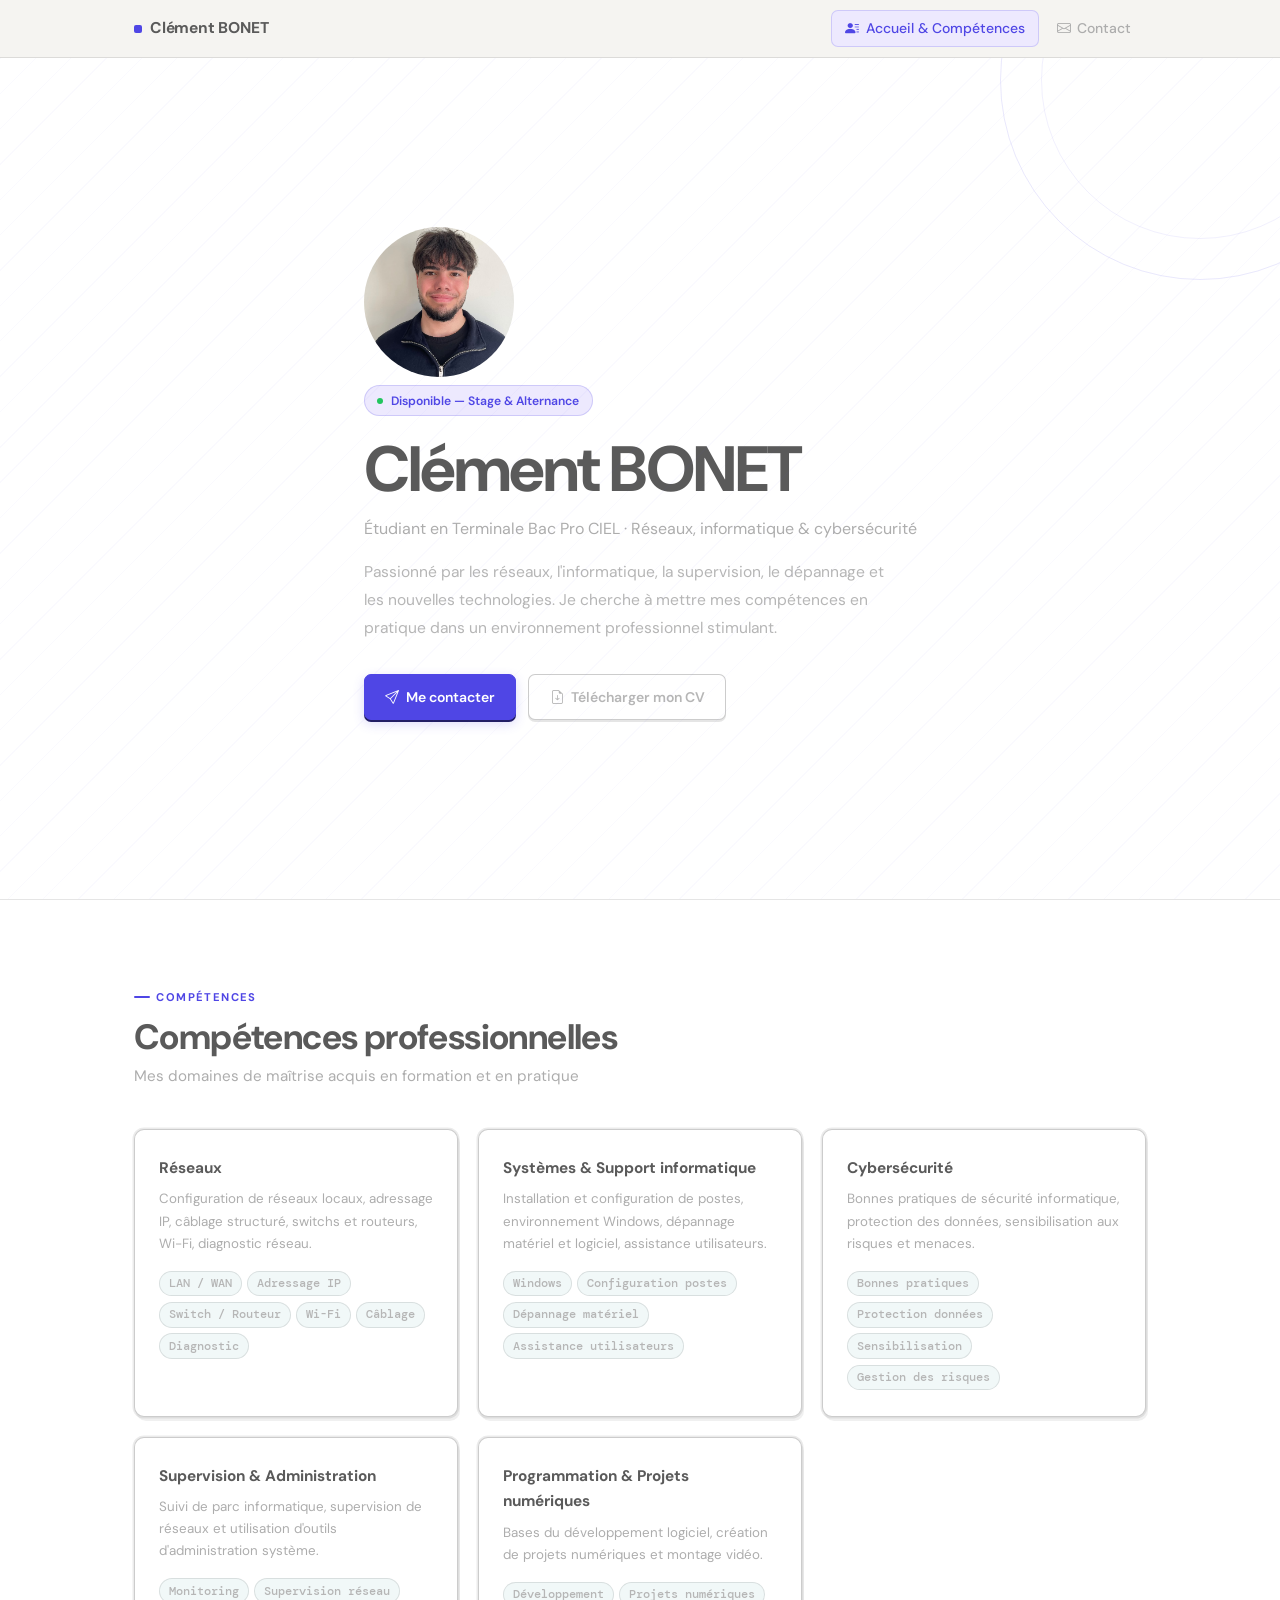
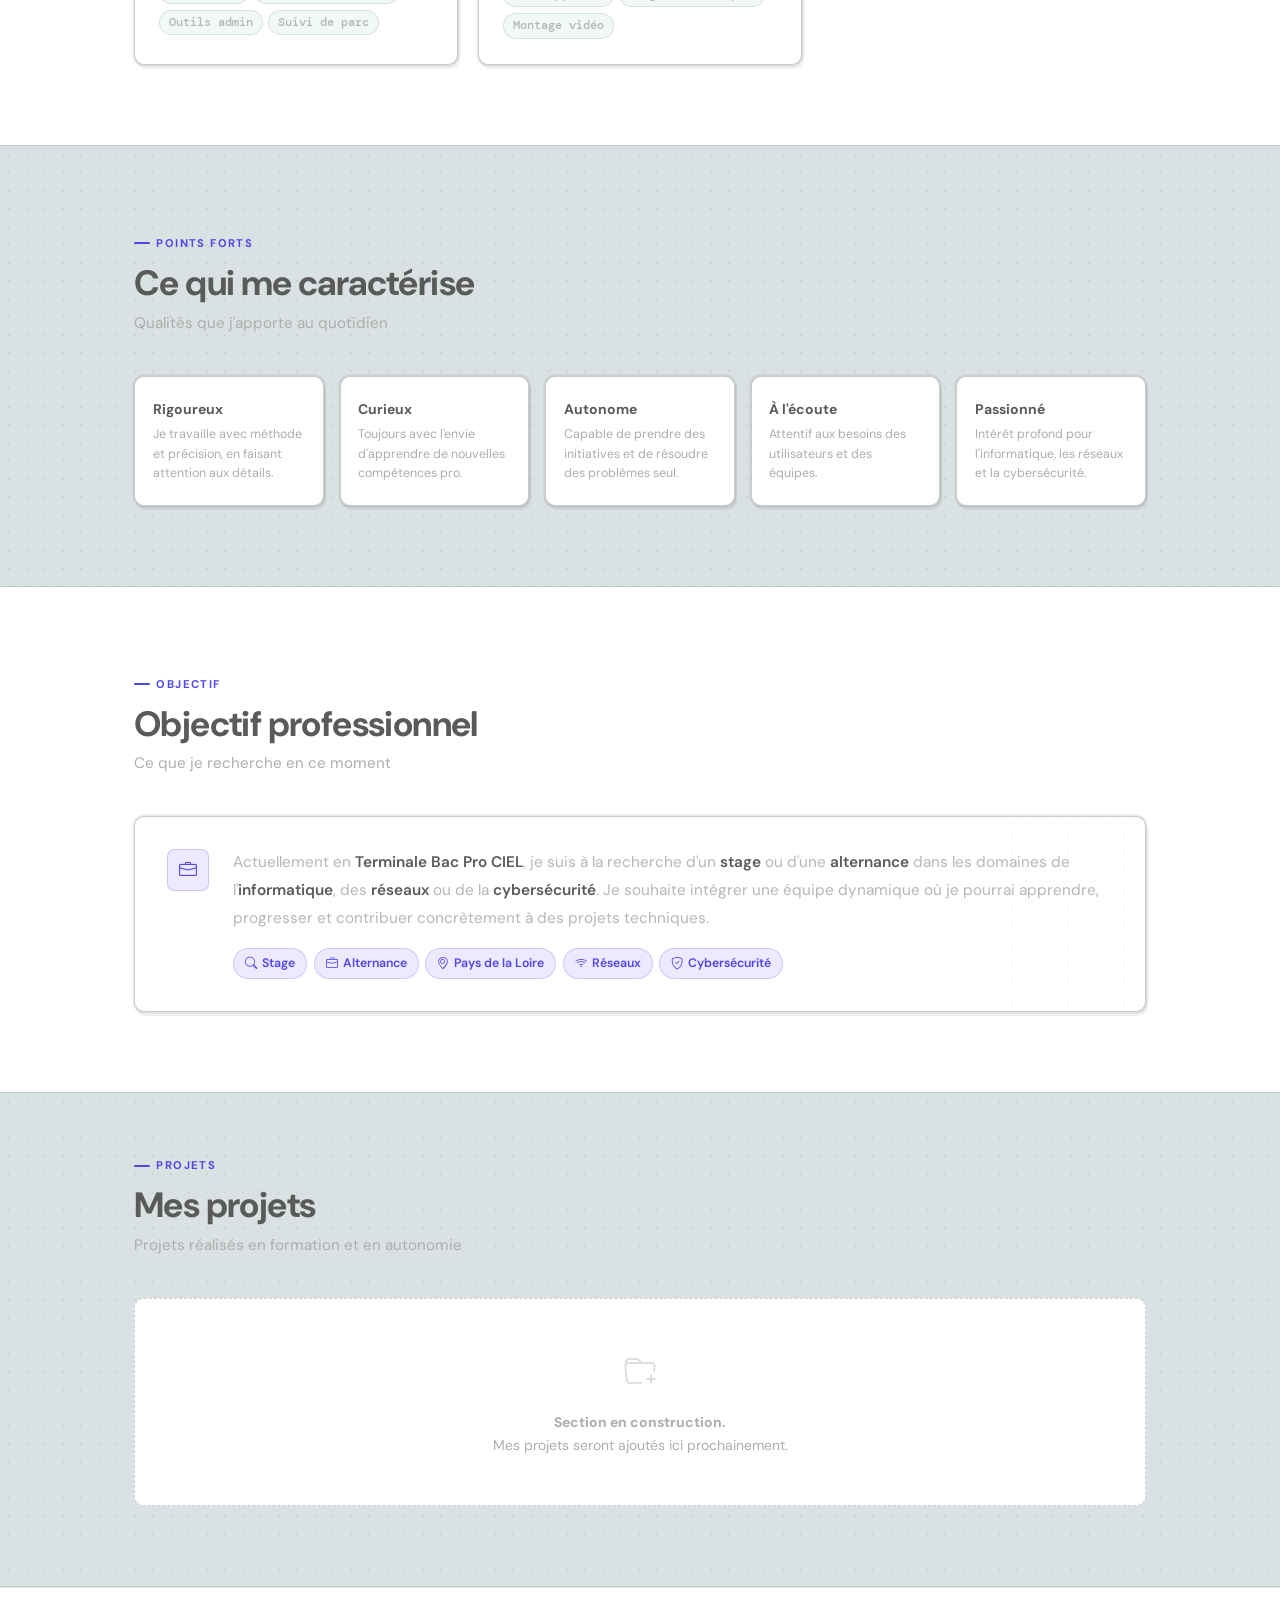
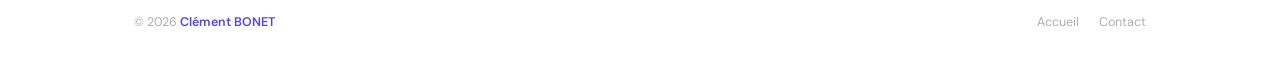
==== index.html @ ae699a9c "first commit" ====
<!DOCTYPE html>
<html lang="fr">

<head>
  <meta charset="UTF-8" />
  <meta name="viewport" content="width=device-width, initial-scale=1.0" />
  <meta name="description"
    content="Portfolio de Clément BONET, étudiant en Terminale Bac Pro CIEL — Réseaux, informatique et cybersécurité. En recherche de stage ou d'alternance." />
  <title>Clément BONET — Portfolio</title>
  <link rel="stylesheet" href="css/style.css" />
  <link rel="stylesheet" href="https://cdn.jsdelivr.net/npm/bootstrap-icons@1.11.3/font/bootstrap-icons.min.css" />
</head>

<body>

  <!-- ======================== NAVIGATION ======================== -->
  <nav class="navbar" id="navbar">
    <div class="nav-container">
      <a href="index.html" class="nav-logo">Clément BONET</a>
      <ul class="nav-links" id="navLinks">
        <li><a href="index.html" class="active">
            <i class="bi bi-person-lines-fill" aria-hidden="true"></i> Accueil &amp; Compétences
          </a></li>
        <li><a href="contact.html">
            <i class="bi bi-envelope" aria-hidden="true"></i> Contact
          </a></li>
      </ul>
      <button class="nav-burger" id="navBurger" aria-label="Menu" aria-expanded="false">
        <span></span><span></span><span></span>
      </button>
    </div>
  </nav>

  <!-- ======================== HERO ======================== -->
  <header class="hero" id="accueil">
    <!-- Cercle décoratif -->
    <div class="hero-deco" aria-hidden="true"></div>

    <div class="container">
      <div class="hero-content">

        <!-- Photo de profil
             Pour ajouter votre photo :
             1. Ajoutez votre image dans le dossier (ex: img/photo.jpg)
             2. Remplacez le contenu de hero-avatar par :
                <img src="img/photo.jpg" alt="Clément BONET"> -->
        <img src="Clément-BONET.png" alt="Clément BONET"
          style="width: 150px; height: 150px; border-radius: 50%; object-fit: cover;">
        <i class="bi bi-prsoen" aria-hidden="true"></i>
      </div>

      <div class="hero-badge">
        <span class="hero-badge-dot" aria-hidden="true"></span>
        Disponible — Stage &amp; Alternance
      </div>

      <h1><em>Clément</em> BONET</h1>

      <p class="hero-subtitle">
        Étudiant en Terminale Bac Pro CIEL · Réseaux, informatique &amp; cybersécurité
      </p>

      <p class="hero-desc">
        Passionné par les réseaux, l'informatique, la supervision, le dépannage et les nouvelles technologies.
        Je cherche à mettre mes compétences en pratique dans un environnement professionnel stimulant.
      </p>

      <div class="hero-cta">
        <a href="contact.html" class="btn-primary">
          <i class="bi bi-send" aria-hidden="true"></i> Me contacter
        </a>
        <!-- CV PDF — décommentez quand votre fichier est prêt
          <a href="CV Personelle.pdf" download class="btn-secondary">
            <i class="bi bi-file-earmark-arrow-down"></i> Télécharger mon CV
          </a> -->
        <a href="CV Personelle.pdf" download class="btn-secondary">
          <i class="bi bi-file-earmark-arrow-down"></i> Télécharger mon CV
        </a>

      </div>
    </div>
  </header>

  <main>

    <!-- ======================== COMPÉTENCES ======================== -->
    <section class="section section-white" id="competences">
      <div class="container">
        <p class="section-label">Compétences</p>
        <h2 class="section-title">Compétences professionnelles</h2>
        <p class="section-subtitle">Mes domaines de maîtrise acquis en formation et en pratique</p>

        <div class="skills-grid">

          <article class="skill-card">
            <h3>Réseaux</h3>
            <p class="skill-desc">Configuration de réseaux locaux, adressage IP, câblage structuré, switchs et routeurs,
              Wi-Fi, diagnostic réseau.</p>
            <div class="skill-tags">
              <span class="skill-tag">LAN / WAN</span>
              <span class="skill-tag">Adressage IP</span>
              <span class="skill-tag">Switch / Routeur</span>
              <span class="skill-tag">Wi-Fi</span>
              <span class="skill-tag">Câblage</span>
              <span class="skill-tag">Diagnostic</span>
            </div>
          </article>

          <article class="skill-card">
            <h3>Systèmes &amp; Support informatique</h3>
            <p class="skill-desc">Installation et configuration de postes, environnement Windows, dépannage matériel et
              logiciel, assistance utilisateurs.</p>
            <div class="skill-tags">
              <span class="skill-tag">Windows</span>
              <span class="skill-tag">Configuration postes</span>
              <span class="skill-tag">Dépannage matériel</span>
              <span class="skill-tag">Assistance utilisateurs</span>
            </div>
          </article>

          <article class="skill-card">
            <h3>Cybersécurité</h3>
            <p class="skill-desc">Bonnes pratiques de sécurité informatique, protection des données, sensibilisation aux
              risques et menaces.</p>
            <div class="skill-tags">
              <span class="skill-tag">Bonnes pratiques</span>
              <span class="skill-tag">Protection données</span>
              <span class="skill-tag">Sensibilisation</span>
              <span class="skill-tag">Gestion des risques</span>
            </div>
          </article>

          <article class="skill-card">
            <h3>Supervision &amp; Administration</h3>
            <p class="skill-desc">Suivi de parc informatique, supervision de réseaux et utilisation d'outils
              d'administration système.</p>
            <div class="skill-tags">
              <span class="skill-tag">Monitoring</span>
              <span class="skill-tag">Supervision réseau</span>
              <span class="skill-tag">Outils admin</span>
              <span class="skill-tag">Suivi de parc</span>
            </div>
          </article>

          <article class="skill-card">
            <h3>Programmation &amp; Projets numériques</h3>
            <p class="skill-desc">Bases du développement logiciel, création de projets numériques et montage vidéo.</p>
            <div class="skill-tags">
              <span class="skill-tag">Développement</span>
              <span class="skill-tag">Projets numériques</span>
              <span class="skill-tag">Montage vidéo</span>
            </div>
          </article>

        </div>
      </div>
    </section>

    <!-- ======================== POINTS FORTS ======================== -->
    <section class="section section-dotted" id="points-forts">
      <div class="container">
        <p class="section-label">Points forts</p>
        <h2 class="section-title">Ce qui me caractérise</h2>
        <p class="section-subtitle">Qualités que j'apporte au quotidien</p>

        <div class="strengths-grid">
          <div class="strength-item">
            <h4>Rigoureux</h4>
            <p>Je travaille avec méthode et précision, en faisant attention aux détails.</p>
          </div>
          <div class="strength-item">
            <h4>Curieux</h4>
            <p>Toujours avec l'envie d'apprendre de nouvelles compétences pro.</p>
          </div>
          <div class="strength-item">
            <h4>Autonome</h4>
            <p>Capable de prendre des initiatives et de résoudre des problèmes seul.</p>
          </div>
          <div class="strength-item">
            <h4>À l'écoute</h4>
            <p>Attentif aux besoins des utilisateurs et des équipes.</p>
          </div>
          <div class="strength-item">
            <h4>Passionné</h4>
            <p>Intérêt profond pour l'informatique, les réseaux et la cybersécurité.</p>
          </div>
        </div>
      </div>
    </section>

    <!-- ======================== OBJECTIF ======================== -->
    <section class="section section-white" id="objectif">
      <div class="container">
        <p class="section-label">Objectif</p>
        <h2 class="section-title">Objectif professionnel</h2>
        <p class="section-subtitle">Ce que je recherche en ce moment</p>

        <div class="objective-card">
          <div class="objective-icon" aria-hidden="true">
            <i class="bi bi-briefcase"></i>
          </div>
          <div class="objective-body">
            <p>
              Actuellement en <strong>Terminale Bac Pro CIEL</strong>, je suis à la recherche
              d'un <strong>stage</strong> ou d'une <strong>alternance</strong> dans les domaines de
              l'<strong>informatique</strong>, des <strong>réseaux</strong> ou de la <strong>cybersécurité</strong>.
              Je souhaite intégrer une équipe dynamique où je pourrai apprendre, progresser
              et contribuer concrètement à des projets techniques.
            </p>
            <div class="objective-tags">
              <span class="obj-tag"><i class="bi bi-search" aria-hidden="true"></i> Stage</span>
              <span class="obj-tag"><i class="bi bi-briefcase" aria-hidden="true"></i> Alternance</span>
              <span class="obj-tag"><i class="bi bi-geo-alt" aria-hidden="true"></i> Pays de la Loire</span>
              <span class="obj-tag"><i class="bi bi-wifi" aria-hidden="true"></i> Réseaux</span>
              <span class="obj-tag"><i class="bi bi-shield-check" aria-hidden="true"></i> Cybersécurité</span>
            </div>
          </div>
        </div>
      </div>
    </section>

    <!-- ======================== PROJETS ======================== -->
    <section class="section section-dotted" id="projets" style="padding-top:3.5rem;">
      <div class="container">
        <p class="section-label">Projets</p>
        <h2 class="section-title">Mes projets</h2>
        <p class="section-subtitle">Projets réalisés en formation et en autonomie</p>

        <!-- Pour ajouter un projet, remplacez ce bloc par une grille skills-grid
             avec des articles skill-card. -->
        <div class="projects-placeholder">
          <span class="ph-icon" aria-hidden="true"><i class="bi bi-folder-plus"></i></span>
          <p>
            <strong>Section en construction.</strong><br>
            Mes projets seront ajoutés ici prochainement.<br>
          </p>
        </div>
      </div>
    </section>

  </main>

  <!-- ======================== FOOTER ======================== -->
  <footer class="footer">
    <div class="container">
      <div class="footer-content">
        <p class="footer-text">© 2026 <a href="index.html">Clément BONET</a></p>
        <nav class="footer-links">
          <a href="index.html">Accueil</a>
          <a href="contact.html">Contact</a>
        </nav>
      </div>
    </div>
  </footer>

  <button class="scroll-top" id="scrollTop" aria-label="Retour en haut">
    <i class="bi bi-arrow-up" aria-hidden="true"></i>
  </button>

  <script src="js/main.js"></script>
</body>

</html>
---- css/style.css ----
/* ============================================================
   PORTFOLIO — CLÉMENT BONET
   style.css — Feuille de style principale
   ============================================================
   Variables à personnaliser :
   --accent      : couleur principale (indigo)
   --bg          : fond principal
   --dot-color   : couleur du motif de points de fond
   ============================================================ */

@import url('https://fonts.googleapis.com/css2?family=DM+Sans:ital,opsz,wght@0,9..40,300;0,9..40,400;0,9..40,500;0,9..40,600;0,9..40,700;1,9..40,400&family=DM+Mono:wght@400;500&display=swap');

/* ---------- RESET ---------- */
*,
*::before,
*::after {
  box-sizing: border-box;
  margin: 0;
  padding: 0;
}

html {
  scroll-behavior: smooth;
}

/* ---------- VARIABLES ---------- */
:root {
  /* Fond & motifs */
  --bg: #eaf5f5a9;
  /* crème légère */
  --bg-white: #ffffff;
  --bg-section: #dae1e2;
  /* crème plus sombre pour sections alternées */
  --dot-color: rgba(43, 43, 43, 0.08);
  /* couleur des points du motif */
  --dot-size: 18px;
  /* taille de la grille de points */

  /* Couleurs */
  --accent: #4f46e5;
  /* indigo vif */
  --accent-2: #572da0d8;
  /* violet pour variation */
  --accent-light: #ede9fe;
  /* fond badge / tag */
  --accent-dark: #221e64;

  --border: rgba(0, 0, 0, 0.1);
  --border-dark: rgba(0, 0, 0, 0.2);

  --text-1: #5a5a5a;
  /* noir chaud */
  --text-2: #b6b6b6;
  /* gris foncé chaud */
  --text-3: #adadad;
  /* gris moyen */

  --shadow-sm: 0 1px 4px rgba(0, 0, 0, 0.08);
  --shadow-md: 0 4px 16px rgba(0, 0, 0, 0.1);
  --shadow-card: 2px 4px 0px rgba(0, 0, 0, 0.06), 0 0 0 1.5px rgba(0, 0, 0, 0.08);

  --radius: 10px;
  --radius-sm: 7px;
  --radius-pill: 999px;
  --transition: 0.2s ease;

  --font: 'DM Sans', 'Segoe UI', system-ui, sans-serif;
  --font-mono: 'DM Mono', monospace;

  --max-w: 1060px;
}

/* ---- SCROLLBAR ---- */
::-webkit-scrollbar {
  width: 5px;
}

::-webkit-scrollbar-track {
  background: var(--bg);
}

::-webkit-scrollbar-thumb {
  background: rgba(0, 0, 0, 0.2);
  border-radius: 3px;
}

::-webkit-scrollbar-thumb:hover {
  background: var(--accent);
}

/* ============================================================
   BASE
   ============================================================ */
body {
  font-family: var(--font);
  background-color: var(--bg);

  /* Motif de points sur toute la page */
  background-image: radial-gradient(var(--dot-color) 1.2px, transparent 1.2px);
  background-size: var(--dot-size) var(--dot-size);

  color: var(--text-2);
  line-height: 1.65;
  overflow-x: hidden;
}

/* ============================================================
   NAVIGATION
   ============================================================ */
.navbar {
  position: fixed;
  top: 0;
  left: 0;
  right: 0;
  z-index: 100;
  height: 58px;
  background: rgba(245, 244, 240, 0.92);
  backdrop-filter: blur(14px);
  -webkit-backdrop-filter: blur(14px);
  border-bottom: 1.5px solid var(--border);
  transition: box-shadow var(--transition);
}

.navbar.scrolled {
  box-shadow: var(--shadow-sm);
}

.nav-container {
  max-width: var(--max-w);
  margin: 0 auto;
  padding: 0 1.5rem;
  height: 100%;
  display: flex;
  align-items: center;
  justify-content: space-between;
}

.nav-logo {
  font-weight: 700;
  font-size: 0.975rem;
  color: var(--text-1);
  text-decoration: none;
  letter-spacing: -0.2px;
  display: flex;
  align-items: center;
  gap: 0.5rem;
}

/* Petit carré coloré devant le logo */
.nav-logo::before {
  content: '';
  display: inline-block;
  width: 8px;
  height: 8px;
  background: var(--accent);
  border-radius: 2px;
  flex-shrink: 0;
}

.nav-links {
  display: flex;
  list-style: none;
  gap: 0.2rem;
}

.nav-links a {
  display: flex;
  align-items: center;
  gap: 0.4rem;
  padding: 0.4rem 0.85rem;
  border-radius: var(--radius-sm);
  text-decoration: none;
  color: var(--text-3);
  font-size: 0.875rem;
  font-weight: 500;
  transition: color var(--transition), background var(--transition);
  border: 1.5px solid transparent;
}

.nav-links a:hover {
  color: var(--text-1);
  background: rgba(0, 0, 0, 0.05);
}

.nav-links a.active {
  color: var(--accent);
  background: var(--accent-light);
  border-color: rgba(79, 70, 229, 0.2);
}

/* Burger */
.nav-burger {
  display: none;
  flex-direction: column;
  gap: 5px;
  cursor: pointer;
  background: none;
  border: none;
  padding: 4px;
}

.nav-burger span {
  display: block;
  width: 22px;
  height: 2px;
  background: var(--text-1);
  border-radius: 2px;
  transition: transform var(--transition), opacity var(--transition);
}

/* ============================================================
   LAYOUT
   ============================================================ */
.container {
  max-width: var(--max-w);
  margin: 0 auto;
  padding: 0 1.5rem;
}

.section {
  padding: 5rem 0;
}

.section-label {
  display: inline-flex;
  align-items: center;
  gap: 0.4rem;
  font-size: 0.7rem;
  font-weight: 700;
  letter-spacing: 1.4px;
  text-transform: uppercase;
  color: var(--accent);
  margin-bottom: 0.65rem;
}

.section-label::before {
  content: '';
  display: inline-block;
  width: 16px;
  height: 2px;
  background: var(--accent);
  border-radius: 1px;
}

.section-title {
  font-size: clamp(1.65rem, 3.5vw, 2.2rem);
  font-weight: 700;
  color: var(--text-1);
  letter-spacing: -0.6px;
  margin-bottom: 0.45rem;
  line-height: 1.15;
}

.section-subtitle {
  color: var(--text-3);
  font-size: 0.95rem;
  margin-bottom: 2.5rem;
}

/* ============================================================
   HERO
   ============================================================ */
.hero {
  min-height: 100vh;
  display: flex;
  align-items: center;
  padding: 7rem 0 4rem;

  /* Remplace le motif de points du body par un fond blanc dans le hero */
  background-color: var(--bg-white);
  background-image: none;
  position: relative;
  overflow: hidden;
  border-bottom: 1.5px solid var(--border);
}

/* Motif de lignes diagonales subtil dans le hero */
.hero::before {
  content: '';
  position: absolute;
  inset: 0;
  background-image: repeating-linear-gradient(-45deg,
      transparent,
      transparent 24px,
      rgba(79, 70, 229, 0.028) 24px,
      rgba(79, 70, 229, 0.028) 25px);
  pointer-events: none;
}

/* Grand cercle décoratif en haut à droite */
.hero-deco {
  position: absolute;
  top: -120px;
  right: -120px;
  width: 400px;
  height: 400px;
  border-radius: 50%;
  border: 1.5px solid rgba(79, 70, 229, 0.12);
  pointer-events: none;
}

.hero-deco::after {
  content: '';
  position: absolute;
  inset: 40px;
  border-radius: 50%;
  border: 1px solid rgba(79, 70, 229, 0.08);
}

.hero-content {
  position: relative;
  z-index: 1;
  max-width: 680px;
}

/* Avatar */
.hero-avatar {
  width: 88px;
  height: 88px;
  border-radius: 50%;
  border: 2px solid var(--border-dark);
  background: var(--bg);
  display: flex;
  align-items: center;
  justify-content: center;
  margin-bottom: 1.75rem;
  overflow: hidden;
  font-size: 2rem;
  color: var(--text-3);
  position: relative;
}

.hero-avatar img {
  width: 100%;
  height: 100%;
  object-fit: cover;
  border-radius: 50%;
}

/* Badge */
.hero-badge {
  display: inline-flex;
  align-items: center;
  gap: 0.5rem;
  font-size: 0.76rem;
  font-weight: 600;
  color: var(--accent);
  background: var(--accent-light);
  border: 1.5px solid rgba(79, 70, 229, 0.2);
  padding: 0.28rem 0.8rem;
  border-radius: var(--radius-pill);
  margin-bottom: 1.25rem;
}

.hero-badge-dot {
  width: 6px;
  height: 6px;
  border-radius: 50%;
  background: #22c55e;
  animation: blink 2.5s ease-in-out infinite;
}

@keyframes blink {

  0%,
  100% {
    opacity: 1;
  }

  50% {
    opacity: 0.3;
  }
}

.hero h1 {
  font-size: clamp(2.6rem, 6vw, 4rem);
  font-weight: 700;
  color: var(--text-1);
  letter-spacing: -2px;
  line-height: 1.06;
  margin-bottom: 0.75rem;
}

/* Soulignage décoratif sous le prénom */
.hero h1 em {
  font-style: normal;
  position: relative;
  white-space: nowrap;
}

.hero h1 em::after {
  content: '';
  position: absolute;
  left: 0;
  right: 0;
  bottom: 2px;
  height: 5px;
  background: var(--accent-light);
  border-bottom: 2px solid var(--accent);
  z-index: -1;
}

.hero-subtitle {
  font-size: 1rem;
  color: var(--text-3);
  margin-bottom: 1rem;
}

.hero-desc {
  font-size: 0.975rem;
  color: var(--text-2);
  max-width: 540px;
  line-height: 1.8;
  margin-bottom: 2rem;
}

/* Boutons */
.hero-cta {
  display: flex;
  flex-wrap: wrap;
  gap: 0.75rem;
}

.btn-primary {
  display: inline-flex;
  align-items: center;
  gap: 0.4rem;
  background: var(--accent);
  color: #fff;
  padding: 0.65rem 1.3rem;
  border-radius: var(--radius-sm);
  font-size: 0.875rem;
  font-weight: 600;
  font-family: var(--font);
  text-decoration: none;
  border: 1.5px solid var(--accent);
  cursor: pointer;
  transition: background var(--transition), transform var(--transition), box-shadow var(--transition);
  box-shadow: 0 2px 0 var(--accent-dark), 0 4px 12px rgba(79, 70, 229, 0.2);
}

.btn-primary:hover {
  background: var(--accent-dark);
  transform: translateY(-1px);
  box-shadow: 0 4px 0 var(--accent-dark), 0 6px 16px rgba(79, 70, 229, 0.25);
}

.btn-primary:active {
  transform: translateY(1px);
  box-shadow: 0 1px 0 var(--accent-dark);
}

.btn-secondary {
  display: inline-flex;
  align-items: center;
  gap: 0.4rem;
  background: var(--bg-white);
  color: var(--text-2);
  padding: 0.65rem 1.3rem;
  border-radius: var(--radius-sm);
  font-size: 0.875rem;
  font-weight: 600;
  font-family: var(--font);
  text-decoration: none;
  border: 1.5px solid var(--border-dark);
  cursor: pointer;
  transition: background var(--transition), border-color var(--transition), transform var(--transition);
  box-shadow: 0 2px 0 rgba(0, 0, 0, 0.1);
}

.btn-secondary:hover {
  background: var(--bg);
  transform: translateY(-1px);
  box-shadow: 0 4px 0 rgba(0, 0, 0, 0.08);
}

/* ============================================================
   SECTIONS ALTERNÉES — fond crème + motif de points
   ============================================================ */
.section-dotted {
  background-color: var(--bg-section);
  background-image: radial-gradient(var(--dot-color) 1.2px, transparent 1.2px);
  background-size: var(--dot-size) var(--dot-size);
  border-top: 1.5px solid var(--border);
  border-bottom: 1.5px solid var(--border);
}

/* Sections blanches (accueil compétences, objectif) */
.section-white {
  background-color: var(--bg-white);
  background-image: none;
}

/* ============================================================
   CARTES COMPÉTENCES
   ============================================================ */
.skills-grid {
  display: grid;
  grid-template-columns: repeat(auto-fill, minmax(295px, 1fr));
  gap: 1.25rem;
}

.skill-card {
  background: var(--bg-white);
  border: 1.5px solid var(--border-dark);
  border-radius: var(--radius);
  padding: 1.6rem 1.5rem;
  position: relative;
  transition: transform var(--transition), box-shadow var(--transition), border-color var(--transition);
  box-shadow: var(--shadow-card);
}

/* Barre colorée sur le dessus de chaque carte */
.skill-card::before {
  content: '';
  position: absolute;
  top: -1.5px;
  left: 16px;
  right: 16px;
  height: 3px;
  background: var(--accent);
  border-radius: 0 0 2px 2px;
  opacity: 0;
  transition: opacity var(--transition), left var(--transition), right var(--transition);
}

.js-ready .skill-card {
  opacity: 0;
  transform: translateY(18px);
}

.js-ready .skill-card.visible {
  opacity: 1;
  transform: translateY(0);
  transition: opacity 0.4s ease, transform 0.4s ease,
    border-color var(--transition), box-shadow var(--transition);
}

.skill-card:hover {
  transform: translateY(-4px);
  box-shadow: 4px 8px 0 rgba(79, 70, 229, 0.08), 0 0 0 1.5px rgba(79, 70, 229, 0.25);
  border-color: rgba(79, 70, 229, 0.35);
}

.skill-card:hover::before {
  opacity: 1;
  left: 0;
  right: 0;
}

.skill-icon-wrap {
  font-size: 1.4rem;
  margin-bottom: 0.9rem;
  display: block;
}

.skill-card h3 {
  font-size: 0.96rem;
  font-weight: 700;
  color: var(--text-1);
  margin-bottom: 0.45rem;
}

.skill-desc {
  color: var(--text-3);
  font-size: 0.835rem;
  line-height: 1.65;
  margin-bottom: 1rem;
}

.skill-tags {
  display: flex;
  flex-wrap: wrap;
  gap: 0.35rem;
}

.skill-tag {
  font-size: 0.72rem;
  font-weight: 500;
  color: var(--text-2);
  background: var(--bg);
  border: 1.5px solid var(--border);
  padding: 0.15rem 0.55rem;
  border-radius: var(--radius-pill);
  font-family: var(--font-mono);
  transition: border-color var(--transition), color var(--transition), background var(--transition);
}

.skill-tag:hover {
  border-color: var(--accent);
  color: var(--accent);
  background: var(--accent-light);
}

/* ============================================================
   POINTS FORTS
   ============================================================ */
.strengths-grid {
  display: grid;
  grid-template-columns: repeat(auto-fill, minmax(180px, 1fr));
  gap: 1rem;
}

.strength-item {
  background: var(--bg-white);
  border: 1.5px solid var(--border-dark);
  border-radius: var(--radius);
  padding: 1.35rem 1.1rem;
  box-shadow: var(--shadow-card);
  transition: transform var(--transition), box-shadow var(--transition), border-color var(--transition);
}

.js-ready .strength-item {
  opacity: 0;
  transform: translateY(14px);
}

.js-ready .strength-item.visible {
  opacity: 1;
  transform: translateY(0);
  transition: opacity 0.38s ease, transform 0.38s ease,
    border-color var(--transition), box-shadow var(--transition);
}

.strength-item:hover {
  transform: translateY(-3px);
  border-color: rgba(79, 70, 229, 0.3);
  box-shadow: 3px 6px 0 rgba(79, 70, 229, 0.07), 0 0 0 1.5px rgba(79, 70, 229, 0.2);
}

.strength-emoji {
  font-size: 1.4rem;
  display: block;
  margin-bottom: 0.55rem;
}

.strength-item h4 {
  font-size: 0.875rem;
  font-weight: 700;
  color: var(--text-1);
  margin-bottom: 0.25rem;
}

.strength-item p {
  font-size: 0.78rem;
  color: var(--text-3);
  line-height: 1.55;
}

/* ============================================================
   OBJECTIF
   ============================================================ */
.objective-card {
  background: var(--bg-white);
  border: 1.5px solid var(--border-dark);
  border-radius: var(--radius);
  padding: 2rem;
  display: flex;
  align-items: flex-start;
  gap: 1.5rem;
  box-shadow: var(--shadow-card);
  position: relative;
  overflow: hidden;
}

/* Motif de points léger à droite de la carte */
.objective-card::after {
  content: '';
  position: absolute;
  right: 0;
  top: 0;
  width: 140px;
  height: 100%;
  background-image: radial-gradient(rgba(79, 70, 229, 0.07) 1px, transparent 1px);
  background-size: 14px 14px;
  pointer-events: none;
}

.objective-icon {
  width: 42px;
  height: 42px;
  border-radius: var(--radius-sm);
  background: var(--accent-light);
  border: 1.5px solid rgba(79, 70, 229, 0.2);
  display: flex;
  align-items: center;
  justify-content: center;
  font-size: 1.1rem;
  color: var(--accent);
  flex-shrink: 0;
}

.objective-body p {
  font-size: 0.96rem;
  color: var(--text-2);
  line-height: 1.8;
}

.objective-body strong {
  color: var(--text-1);
  font-weight: 600;
}

.objective-tags {
  display: flex;
  flex-wrap: wrap;
  gap: 0.4rem;
  margin-top: 1rem;
}

.obj-tag {
  display: inline-flex;
  align-items: center;
  gap: 0.3rem;
  font-size: 0.77rem;
  font-weight: 600;
  color: var(--accent);
  background: var(--accent-light);
  border: 1.5px solid rgba(79, 70, 229, 0.2);
  padding: 0.25rem 0.7rem;
  border-radius: var(--radius-pill);
}

/* ============================================================
   PROJETS PLACEHOLDER
   ============================================================ */
.projects-placeholder {
  border: 1.5px dashed var(--border-dark);
  border-radius: var(--radius);
  padding: 3rem 2rem;
  text-align: center;
  color: var(--text-3);
  background: var(--bg-white);
}

.projects-placeholder .ph-icon {
  font-size: 2rem;
  display: block;
  margin-bottom: 0.7rem;
  opacity: 0.4;
}

.projects-placeholder p {
  font-size: 0.875rem;
  line-height: 1.65;
}

.projects-placeholder code {
  background: var(--bg);
  border: 1px solid var(--border);
  padding: 0.1rem 0.35rem;
  border-radius: 4px;
  font-family: var(--font-mono);
  font-size: 0.8rem;
}

/* ============================================================
   PAGE CONTACT — HERO
   ============================================================ */
.contact-hero {
  padding: 8.5rem 0 3.5rem;
  background-color: var(--bg-white);
  background-image: repeating-linear-gradient(-45deg,
      transparent,
      transparent 24px,
      rgba(79, 70, 229, 0.028) 24px,
      rgba(79, 70, 229, 0.028) 25px);
  border-bottom: 1.5px solid var(--border);
  position: relative;
  overflow: hidden;
}

.contact-hero-deco {
  position: absolute;
  top: -80px;
  right: -80px;
  width: 300px;
  height: 300px;
  border-radius: 50%;
  border: 1.5px solid rgba(79, 70, 229, 0.1);
  pointer-events: none;
}

.contact-hero h1 {
  font-size: clamp(1.9rem, 4.5vw, 2.8rem);
  font-weight: 700;
  color: var(--text-1);
  letter-spacing: -0.8px;
  margin-bottom: 0.6rem;
}

.contact-hero p {
  font-size: 0.975rem;
  color: var(--text-3);
  max-width: 460px;
  line-height: 1.75;
}

/* ============================================================
   CONTACT — GRILLE
   ============================================================ */
.contact-grid {
  display: grid;
  grid-template-columns: 1fr 1.5fr;
  gap: 2.5rem;
  align-items: start;
}

@media (max-width: 760px) {
  .contact-grid {
    grid-template-columns: 1fr;
  }
}

.contact-info-block h2 {
  font-size: 0.975rem;
  font-weight: 700;
  color: var(--text-1);
  margin-bottom: 1.1rem;
}

.contact-info-item {
  display: flex;
  align-items: flex-start;
  gap: 0.85rem;
  padding: 0.75rem 0.5rem;
  border-radius: var(--radius-sm);
  border-bottom: 1px solid var(--border);
  transition: background var(--transition);
}

.contact-info-item:last-of-type {
  border-bottom: none;
}

.contact-info-item:hover {
  background: rgba(0, 0, 0, 0.03);
}

.contact-info-icon {
  width: 34px;
  height: 34px;
  flex-shrink: 0;
  border-radius: var(--radius-sm);
  background: var(--accent-light);
  border: 1.5px solid rgba(79, 70, 229, 0.18);
  display: flex;
  align-items: center;
  justify-content: center;
  font-size: 0.95rem;
  color: var(--accent);
}

.contact-info-label {
  font-size: 0.68rem;
  font-weight: 700;
  text-transform: uppercase;
  letter-spacing: 0.8px;
  color: var(--text-3);
  margin-bottom: 0.12rem;
}

.contact-info-value {
  font-size: 0.875rem;
  color: var(--text-1);
}

.contact-info-value a {
  color: var(--accent);
  text-decoration: none;
}

.contact-info-value a:hover {
  text-decoration: underline;
}

/* Liens sociaux */
.social-links {
  display: flex;
  gap: 0.55rem;
  margin-top: 1.5rem;
}

.social-link {
  width: 36px;
  height: 36px;
  border-radius: var(--radius-sm);
  background: var(--bg-white);
  border: 1.5px solid var(--border-dark);
  display: flex;
  align-items: center;
  justify-content: center;
  font-size: 0.95rem;
  text-decoration: none;
  color: var(--text-3);
  box-shadow: 0 2px 0 rgba(0, 0, 0, 0.08);
  transition: color var(--transition), border-color var(--transition),
    background var(--transition), transform var(--transition), box-shadow var(--transition);
}

.social-link:hover {
  border-color: var(--accent);
  color: var(--accent);
  background: var(--accent-light);
  transform: translateY(-2px);
  box-shadow: 0 4px 0 rgba(79, 70, 229, 0.15);
}

/* Formulaire */
.contact-form-block {
  background: var(--bg-white);
  border: 1.5px solid var(--border-dark);
  border-radius: var(--radius);
  padding: 1.75rem;
  box-shadow: var(--shadow-card);
}

.contact-form-block h2 {
  font-size: 0.975rem;
  font-weight: 700;
  color: var(--text-1);
  margin-bottom: 1.25rem;
}

.form-group {
  margin-bottom: 1.05rem;
}

.form-group label {
  display: block;
  font-size: 0.78rem;
  font-weight: 700;
  color: var(--text-2);
  margin-bottom: 0.3rem;
  text-transform: uppercase;
  letter-spacing: 0.5px;
}

.form-group input,
.form-group textarea {
  width: 100%;
  background: var(--bg);
  border: 1.5px solid var(--border-dark);
  border-radius: var(--radius-sm);
  padding: 0.6rem 0.85rem;
  color: var(--text-1);
  font-family: var(--font);
  font-size: 0.875rem;
  outline: none;
  transition: border-color var(--transition), background var(--transition), box-shadow var(--transition);
}

.form-group input::placeholder,
.form-group textarea::placeholder {
  color: var(--text-3);
}

.form-group input:focus,
.form-group textarea:focus {
  border-color: var(--accent);
  background: var(--bg-white);
  box-shadow: 0 0 0 3px rgba(79, 70, 229, 0.1);
}

.form-group textarea {
  resize: vertical;
  min-height: 120px;
}

.form-row {
  display: grid;
  grid-template-columns: 1fr 1fr;
  gap: 1rem;
}

@media (max-width: 480px) {
  .form-row {
    grid-template-columns: 1fr;
  }
}

.form-success {
  display: none;
  text-align: center;
  padding: 2rem;
}

.form-success .success-icon {
  font-size: 2rem;
  display: block;
  margin-bottom: 0.6rem;
}

.form-success h3 {
  font-size: 1rem;
  color: var(--text-1);
  margin-bottom: 0.35rem;
}

.form-success p {
  font-size: 0.85rem;
  color: var(--text-3);
}

/* ============================================================
   FOOTER
   ============================================================ */
.footer {
  border-top: 1.5px solid var(--border);
  background-color: var(--bg-white);
  background-image: none;
  padding: 1.5rem 0;
}

.footer-content {
  display: flex;
  flex-wrap: wrap;
  align-items: center;
  justify-content: space-between;
  gap: 0.75rem;
}

.footer-text {
  font-size: 0.78rem;
  color: var(--text-3);
}

.footer-text a {
  color: var(--accent);
  text-decoration: none;
  font-weight: 600;
}

.footer-links {
  display: flex;
  gap: 1.25rem;
}

.footer-links a {
  font-size: 0.78rem;
  color: var(--text-3);
  text-decoration: none;
  transition: color var(--transition);
}

.footer-links a:hover {
  color: var(--text-1);
}

/* ============================================================
   SCROLL TOP
   ============================================================ */
.scroll-top {
  position: fixed;
  bottom: 1.5rem;
  right: 1.5rem;
  width: 38px;
  height: 38px;
  background: var(--accent);
  border: none;
  border-radius: var(--radius-sm);
  color: #fff;
  font-size: 0.95rem;
  cursor: pointer;
  opacity: 0;
  transform: translateY(8px);
  transition: opacity var(--transition), transform var(--transition), background var(--transition);
  display: flex;
  align-items: center;
  justify-content: center;
  z-index: 99;
  box-shadow: 0 3px 0 var(--accent-dark), 0 4px 12px rgba(79, 70, 229, 0.25);
}

.scroll-top.visible {
  opacity: 1;
  transform: translateY(0);
}

.scroll-top:hover {
  background: var(--accent-dark);
}

/* ============================================================
   RESPONSIVE
   ============================================================ */
@media (max-width: 860px) {
  .skills-grid {
    grid-template-columns: 1fr 1fr;
  }

  .strengths-grid {
    grid-template-columns: repeat(3, 1fr);
  }
}

@media (max-width: 600px) {
  .nav-links {
    display: none;
    flex-direction: column;
    position: absolute;
    top: 58px;
    left: 0;
    right: 0;
    background: rgba(245, 244, 240, 0.98);
    border-bottom: 1.5px solid var(--border);
    padding: 0.75rem 1.25rem 1.25rem;
    gap: 0.15rem;
    box-shadow: var(--shadow-md);
  }

  .nav-links.open {
    display: flex;
  }

  .nav-burger {
    display: flex;
  }

  .hero {
    padding: 6.5rem 0 3rem;
    min-height: auto;
  }

  .hero-cta {
    flex-direction: column;
    align-items: flex-start;
  }

  .skills-grid {
    grid-template-columns: 1fr;
  }

  .strengths-grid {
    grid-template-columns: 1fr 1fr;
  }

  .objective-card {
    flex-direction: column;
    gap: 1rem;
  }

  .footer-content {
    flex-direction: column;
    text-align: center;
  }
}

@media (max-width: 360px) {
  .strengths-grid {
    grid-template-columns: 1fr;
  }
}
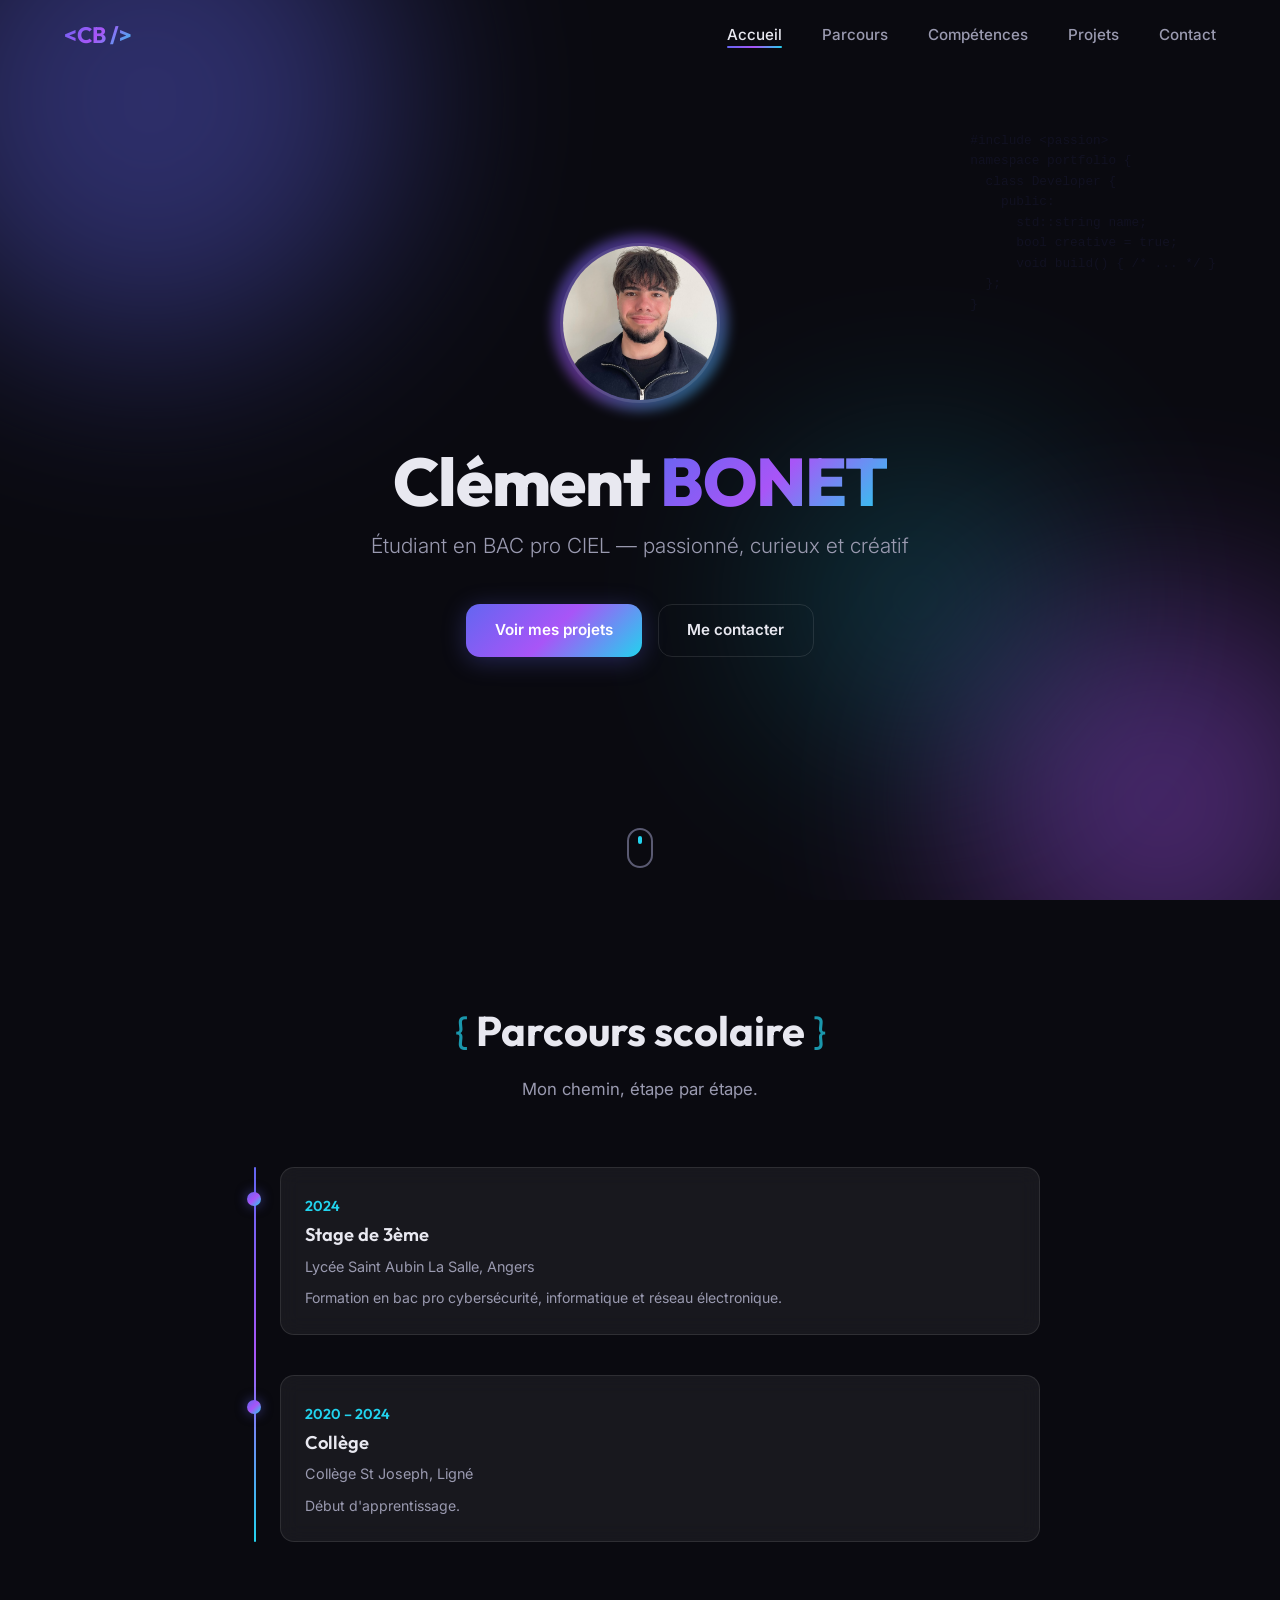
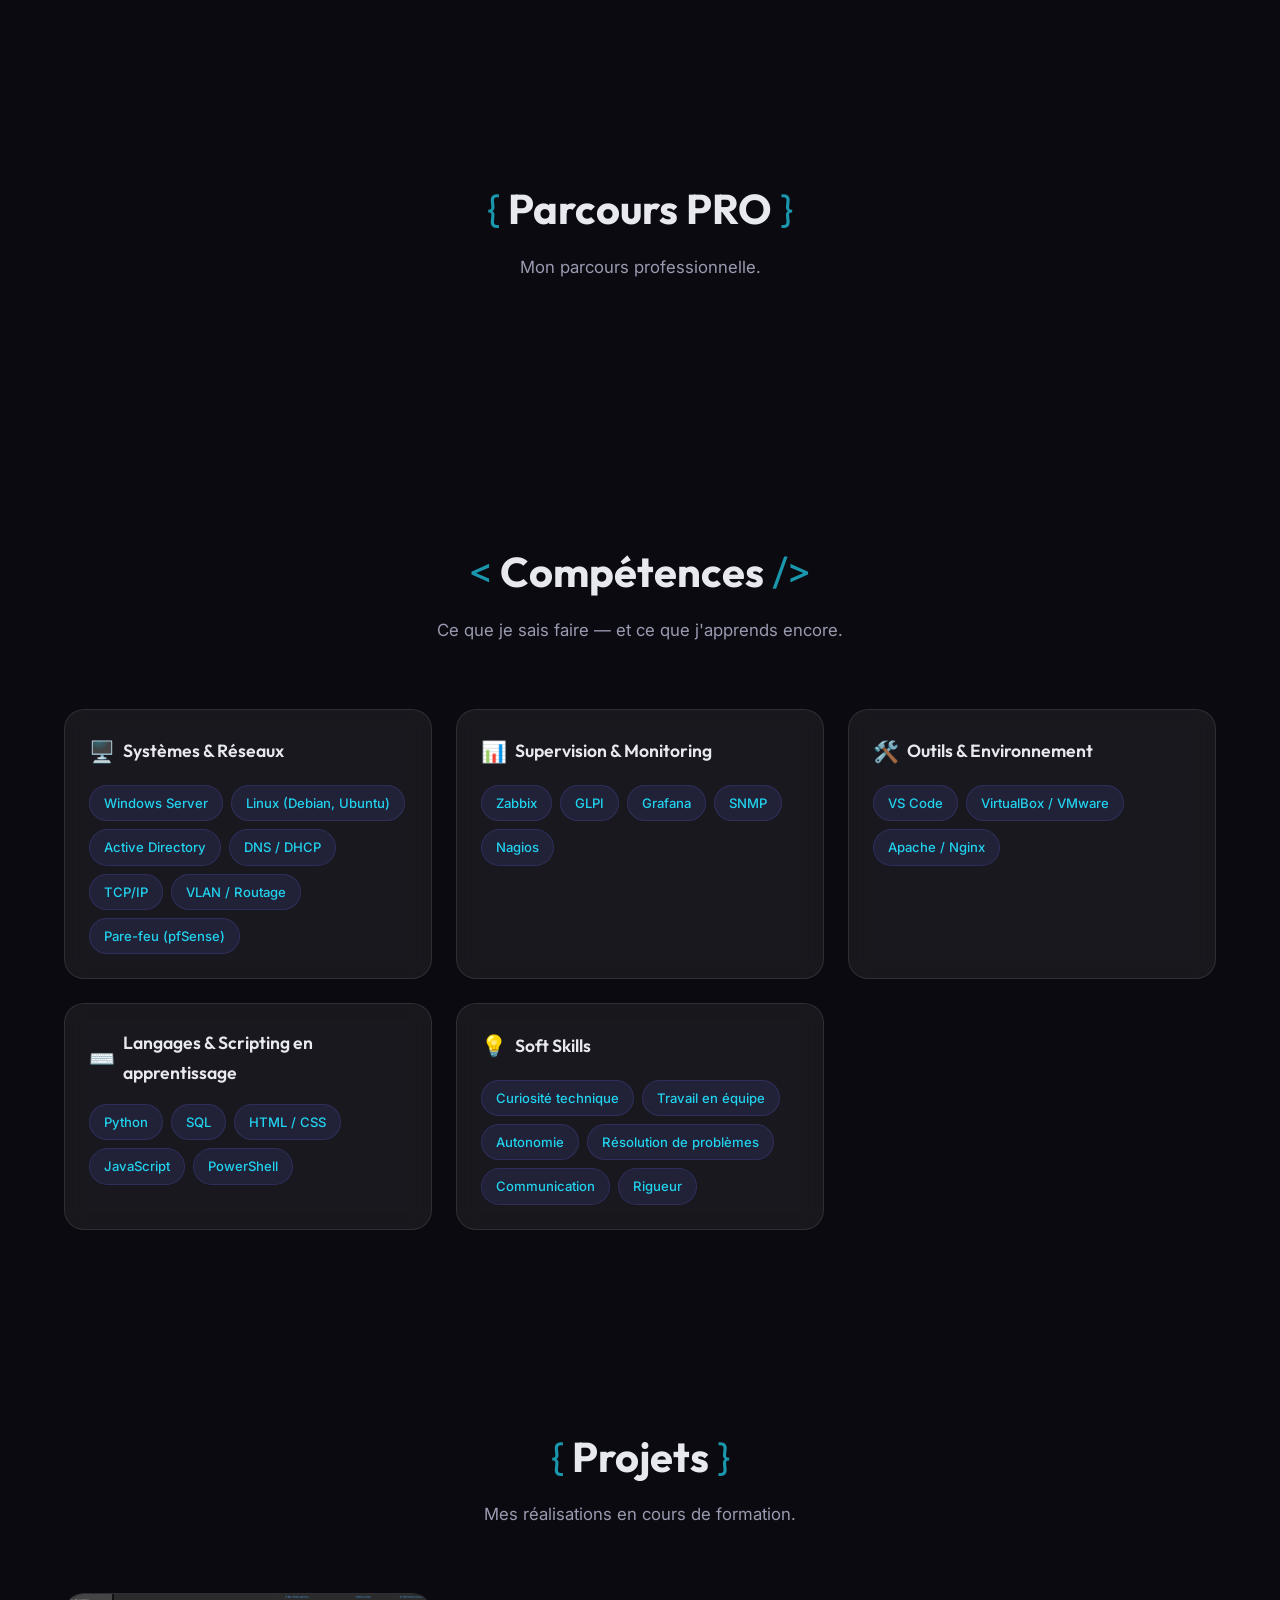
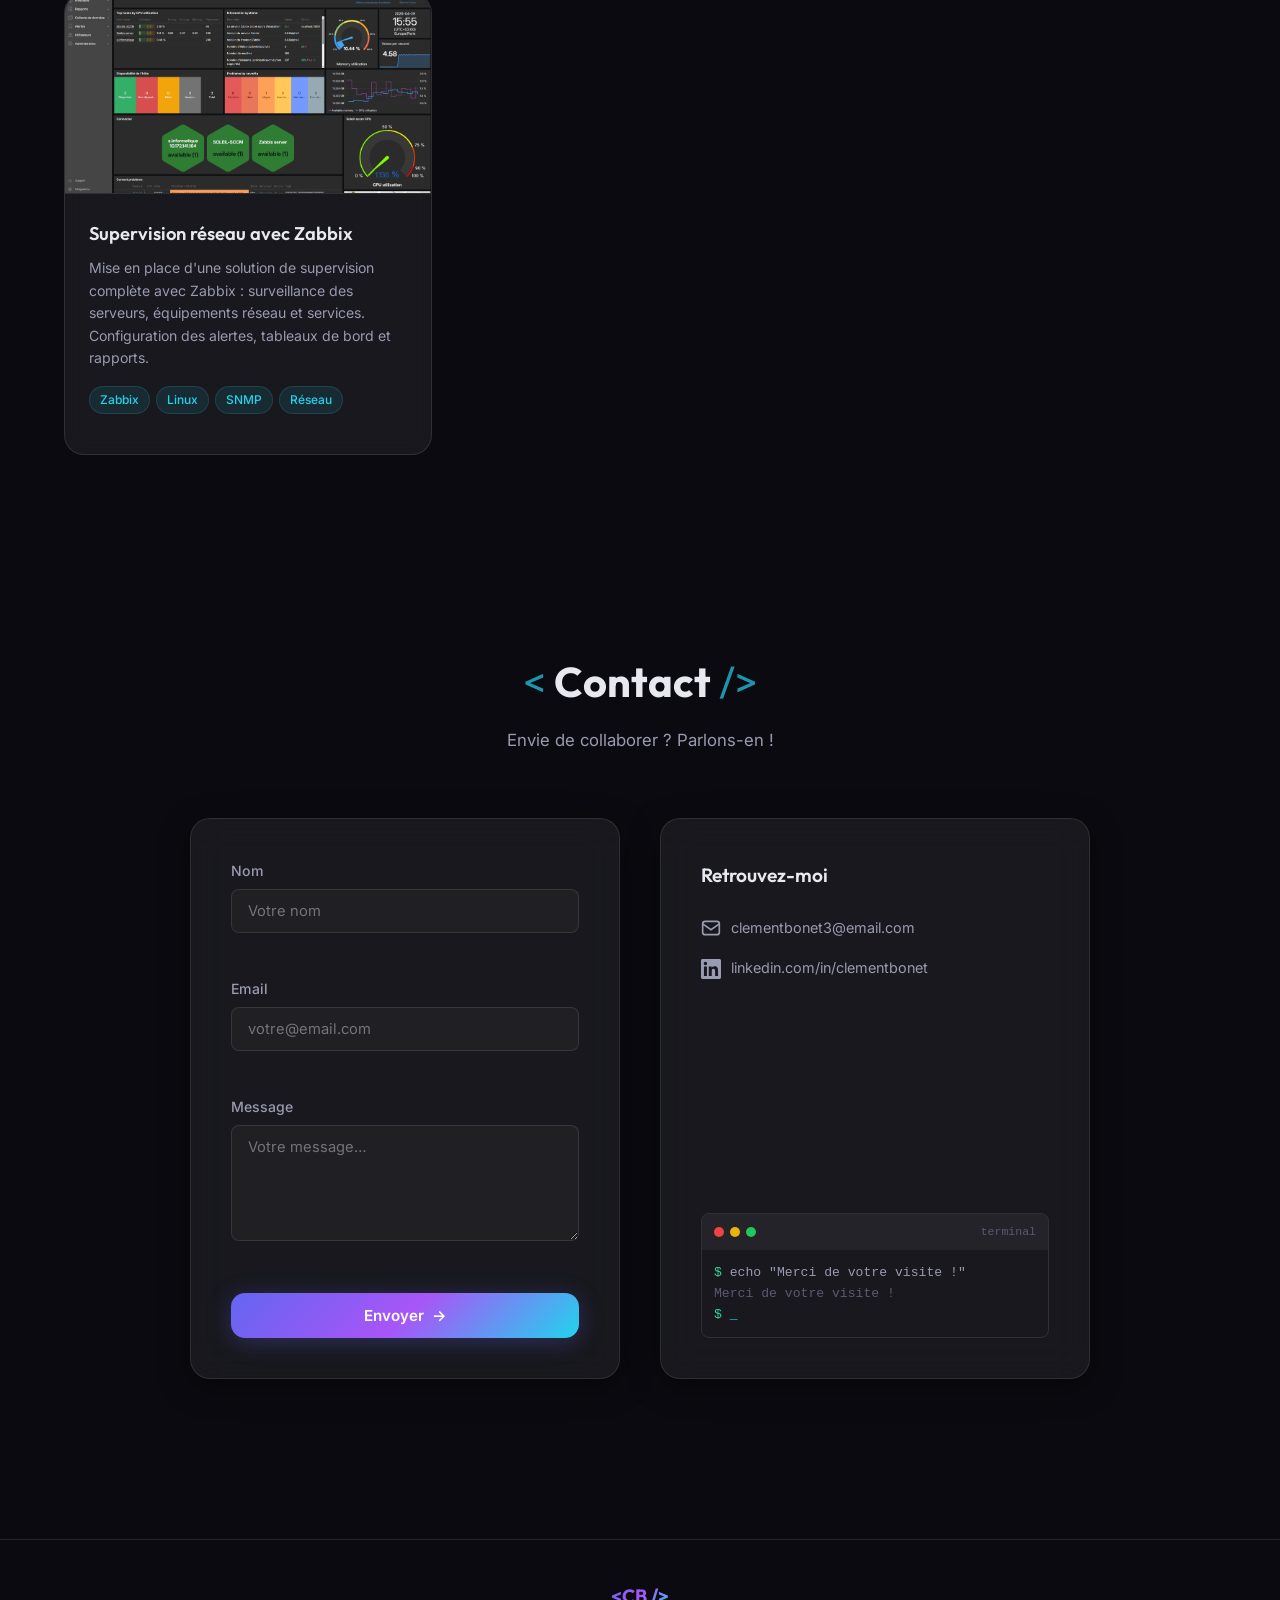
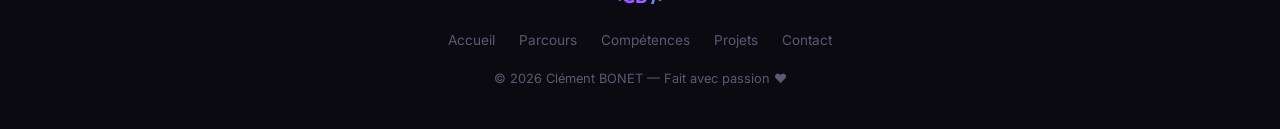
==== commit 91699cfc: "Publish Portfolio Final site Co-authored-by: Copilot App <223556219+Copilot@users.noreply.github.com" ====
--- a/index.html
+++ b/index.html
@@ -2,262 +2,241 @@
 <html lang="fr">
 
 <head>
-  <meta charset="UTF-8" />
-  <meta name="viewport" content="width=device-width, initial-scale=1.0" />
-  <meta name="description"
-    content="Portfolio de Clément BONET, étudiant en Terminale Bac Pro CIEL — Réseaux, informatique et cybersécurité. En recherche de stage ou d'alternance." />
-  <title>Clément BONET — Portfolio</title>
-  <link rel="stylesheet" href="css/style.css" />
-  <link rel="stylesheet" href="https://cdn.jsdelivr.net/npm/bootstrap-icons@1.11.3/font/bootstrap-icons.min.css" />
+    <meta charset="UTF-8">
+    <meta name="viewport" content="width=device-width, initial-scale=1.0">
+    <meta name="description"
+        content="Portfolio de Clément BONET — Étudiant en BTS SIO, passionné d'informatique. Découvrez mes projets, compétences et parcours.">
+    <meta name="author" content="Clément BONET">
+    <title>Clément BONET — Portfolio</title>
+    <link rel="icon" href="favicon.svg" type="image/svg+xml">
+    <!-- Google Fonts : Outfit (display) + Inter (corps) -->
+    <link rel="preconnect" href="https://fonts.googleapis.com">
+    <link rel="preconnect" href="https://fonts.gstatic.com" crossorigin>
+    <link
+        href="https://fonts.googleapis.com/css2?family=Inter:wght@300;400;500;600&family=Outfit:wght@400;500;600;700;800&display=swap"
+        rel="stylesheet">
+    <link rel="stylesheet" href="style.css">
 </head>
 
 <body>
 
-  <!-- ======================== NAVIGATION ======================== -->
-  <nav class="navbar" id="navbar">
-    <div class="nav-container">
-      <a href="index.html" class="nav-logo">Clément BONET</a>
-      <ul class="nav-links" id="navLinks">
-        <li><a href="index.html" class="active">
-            <i class="bi bi-person-lines-fill" aria-hidden="true"></i> Accueil &amp; Compétences
-          </a></li>
-        <li><a href="contact.html">
-            <i class="bi bi-envelope" aria-hidden="true"></i> Contact
-          </a></li>
-      </ul>
-      <button class="nav-burger" id="navBurger" aria-label="Menu" aria-expanded="false">
-        <span></span><span></span><span></span>
-      </button>
-    </div>
-  </nav>
-
-  <!-- ======================== HERO ======================== -->
-  <header class="hero" id="accueil">
-    <!-- Cercle décoratif -->
-    <div class="hero-deco" aria-hidden="true"></div>
-
-    <div class="container">
-      <div class="hero-content">
-
-        <!-- Photo de profil
-             Pour ajouter votre photo :
-             1. Ajoutez votre image dans le dossier (ex: img/photo.jpg)
-             2. Remplacez le contenu de hero-avatar par :
-                <img src="img/photo.jpg" alt="Clément BONET"> -->
-        <img src="Clément-BONET.png" alt="Clément BONET"
-          style="width: 150px; height: 150px; border-radius: 50%; object-fit: cover;">
-        <i class="bi bi-prsoen" aria-hidden="true"></i>
-      </div>
-
-      <div class="hero-badge">
-        <span class="hero-badge-dot" aria-hidden="true"></span>
-        Disponible — Stage &amp; Alternance
-      </div>
-
-      <h1><em>Clément</em> BONET</h1>
-
-      <p class="hero-subtitle">
-        Étudiant en Terminale Bac Pro CIEL · Réseaux, informatique &amp; cybersécurité
-      </p>
-
-      <p class="hero-desc">
-        Passionné par les réseaux, l'informatique, la supervision, le dépannage et les nouvelles technologies.
-        Je cherche à mettre mes compétences en pratique dans un environnement professionnel stimulant.
-      </p>
-
-      <div class="hero-cta">
-        <a href="contact.html" class="btn-primary">
-          <i class="bi bi-send" aria-hidden="true"></i> Me contacter
-        </a>
-        <!-- CV PDF — décommentez quand votre fichier est prêt
-          <a href="CV Personelle.pdf" download class="btn-secondary">
-            <i class="bi bi-file-earmark-arrow-down"></i> Télécharger mon CV
-          </a> -->
-        <a href="CV Personelle.pdf" download class="btn-secondary">
-          <i class="bi bi-file-earmark-arrow-down"></i> Télécharger mon CV
-        </a>
-
-      </div>
-    </div>
-  </header>
-
-  <main>
-
-    <!-- ======================== COMPÉTENCES ======================== -->
-    <section class="section section-white" id="competences">
-      <div class="container">
-        <p class="section-label">Compétences</p>
-        <h2 class="section-title">Compétences professionnelles</h2>
-        <p class="section-subtitle">Mes domaines de maîtrise acquis en formation et en pratique</p>
-
-        <div class="skills-grid">
-
-          <article class="skill-card">
-            <h3>Réseaux</h3>
-            <p class="skill-desc">Configuration de réseaux locaux, adressage IP, câblage structuré, switchs et routeurs,
-              Wi-Fi, diagnostic réseau.</p>
-            <div class="skill-tags">
-              <span class="skill-tag">LAN / WAN</span>
-              <span class="skill-tag">Adressage IP</span>
-              <span class="skill-tag">Switch / Routeur</span>
-              <span class="skill-tag">Wi-Fi</span>
-              <span class="skill-tag">Câblage</span>
-              <span class="skill-tag">Diagnostic</span>
-            </div>
-          </article>
-
-          <article class="skill-card">
-            <h3>Systèmes &amp; Support informatique</h3>
-            <p class="skill-desc">Installation et configuration de postes, environnement Windows, dépannage matériel et
-              logiciel, assistance utilisateurs.</p>
-            <div class="skill-tags">
-              <span class="skill-tag">Windows</span>
-              <span class="skill-tag">Configuration postes</span>
-              <span class="skill-tag">Dépannage matériel</span>
-              <span class="skill-tag">Assistance utilisateurs</span>
-            </div>
-          </article>
-
-          <article class="skill-card">
-            <h3>Cybersécurité</h3>
-            <p class="skill-desc">Bonnes pratiques de sécurité informatique, protection des données, sensibilisation aux
-              risques et menaces.</p>
-            <div class="skill-tags">
-              <span class="skill-tag">Bonnes pratiques</span>
-              <span class="skill-tag">Protection données</span>
-              <span class="skill-tag">Sensibilisation</span>
-              <span class="skill-tag">Gestion des risques</span>
-            </div>
-          </article>
-
-          <article class="skill-card">
-            <h3>Supervision &amp; Administration</h3>
-            <p class="skill-desc">Suivi de parc informatique, supervision de réseaux et utilisation d'outils
-              d'administration système.</p>
-            <div class="skill-tags">
-              <span class="skill-tag">Monitoring</span>
-              <span class="skill-tag">Supervision réseau</span>
-              <span class="skill-tag">Outils admin</span>
-              <span class="skill-tag">Suivi de parc</span>
-            </div>
-          </article>
-
-          <article class="skill-card">
-            <h3>Programmation &amp; Projets numériques</h3>
-            <p class="skill-desc">Bases du développement logiciel, création de projets numériques et montage vidéo.</p>
-            <div class="skill-tags">
-              <span class="skill-tag">Développement</span>
-              <span class="skill-tag">Projets numériques</span>
-              <span class="skill-tag">Montage vidéo</span>
-            </div>
-          </article>
-
-        </div>
-      </div>
-    </section>
-
-    <!-- ======================== POINTS FORTS ======================== -->
-    <section class="section section-dotted" id="points-forts">
-      <div class="container">
-        <p class="section-label">Points forts</p>
-        <h2 class="section-title">Ce qui me caractérise</h2>
-        <p class="section-subtitle">Qualités que j'apporte au quotidien</p>
-
-        <div class="strengths-grid">
-          <div class="strength-item">
-            <h4>Rigoureux</h4>
-            <p>Je travaille avec méthode et précision, en faisant attention aux détails.</p>
-          </div>
-          <div class="strength-item">
-            <h4>Curieux</h4>
-            <p>Toujours avec l'envie d'apprendre de nouvelles compétences pro.</p>
-          </div>
-          <div class="strength-item">
-            <h4>Autonome</h4>
-            <p>Capable de prendre des initiatives et de résoudre des problèmes seul.</p>
-          </div>
-          <div class="strength-item">
-            <h4>À l'écoute</h4>
-            <p>Attentif aux besoins des utilisateurs et des équipes.</p>
-          </div>
-          <div class="strength-item">
-            <h4>Passionné</h4>
-            <p>Intérêt profond pour l'informatique, les réseaux et la cybersécurité.</p>
-          </div>
-        </div>
-      </div>
-    </section>
-
-    <!-- ======================== OBJECTIF ======================== -->
-    <section class="section section-white" id="objectif">
-      <div class="container">
-        <p class="section-label">Objectif</p>
-        <h2 class="section-title">Objectif professionnel</h2>
-        <p class="section-subtitle">Ce que je recherche en ce moment</p>
-
-        <div class="objective-card">
-          <div class="objective-icon" aria-hidden="true">
-            <i class="bi bi-briefcase"></i>
-          </div>
-          <div class="objective-body">
-            <p>
-              Actuellement en <strong>Terminale Bac Pro CIEL</strong>, je suis à la recherche
-              d'un <strong>stage</strong> ou d'une <strong>alternance</strong> dans les domaines de
-              l'<strong>informatique</strong>, des <strong>réseaux</strong> ou de la <strong>cybersécurité</strong>.
-              Je souhaite intégrer une équipe dynamique où je pourrai apprendre, progresser
-              et contribuer concrètement à des projets techniques.
-            </p>
-            <div class="objective-tags">
-              <span class="obj-tag"><i class="bi bi-search" aria-hidden="true"></i> Stage</span>
-              <span class="obj-tag"><i class="bi bi-briefcase" aria-hidden="true"></i> Alternance</span>
-              <span class="obj-tag"><i class="bi bi-geo-alt" aria-hidden="true"></i> Pays de la Loire</span>
-              <span class="obj-tag"><i class="bi bi-wifi" aria-hidden="true"></i> Réseaux</span>
-              <span class="obj-tag"><i class="bi bi-shield-check" aria-hidden="true"></i> Cybersécurité</span>
-            </div>
-          </div>
-        </div>
-      </div>
-    </section>
-
-    <!-- ======================== PROJETS ======================== -->
-    <section class="section section-dotted" id="projets" style="padding-top:3.5rem;">
-      <div class="container">
-        <p class="section-label">Projets</p>
-        <h2 class="section-title">Mes projets</h2>
-        <p class="section-subtitle">Projets réalisés en formation et en autonomie</p>
-
-        <!-- Pour ajouter un projet, remplacez ce bloc par une grille skills-grid
-             avec des articles skill-card. -->
-        <div class="projects-placeholder">
-          <span class="ph-icon" aria-hidden="true"><i class="bi bi-folder-plus"></i></span>
-          <p>
-            <strong>Section en construction.</strong><br>
-            Mes projets seront ajoutés ici prochainement.<br>
-          </p>
-        </div>
-      </div>
-    </section>
-
-  </main>
-
-  <!-- ======================== FOOTER ======================== -->
-  <footer class="footer">
-    <div class="container">
-      <div class="footer-content">
-        <p class="footer-text">© 2026 <a href="index.html">Clément BONET</a></p>
-        <nav class="footer-links">
-          <a href="index.html">Accueil</a>
-          <a href="contact.html">Contact</a>
-        </nav>
-      </div>
-    </div>
-  </footer>
-
-  <button class="scroll-top" id="scrollTop" aria-label="Retour en haut">
-    <i class="bi bi-arrow-up" aria-hidden="true"></i>
-  </button>
-
-  <script src="js/main.js"></script>
+    <!-- ═══════════════════════════════════════════
+         NAVIGATION FIXE
+    ═══════════════════════════════════════════ -->
+    <nav id="navbar" class="navbar">
+        <div class="nav-container">
+            <a href="#hero" class="nav-logo">&lt;CB /&gt;</a>
+            <button id="nav-toggle" class="nav-toggle" aria-label="Menu">
+                <span></span><span></span><span></span>
+            </button>
+            <ul id="nav-menu" class="nav-menu">
+                <li><a href="#hero" class="nav-link">Accueil</a></li>
+                <li><a href="#parcours" class="nav-link">Parcours</a></li>
+                <li><a href="#competences" class="nav-link">Compétences</a></li>
+                <li><a href="#projets" class="nav-link">Projets</a></li>
+                <li><a href="#contact" class="nav-link">Contact</a></li>
+            </ul>
+        </div>
+    </nav>
+
+    <!-- ═══════════════════════════════════════════
+         SECTION HERO / PRÉSENTATION
+    ═══════════════════════════════════════════ -->
+    <section id="hero" class="hero">
+        <!-- Blobs décoratifs en arrière-plan -->
+        <div class="hero-blob hero-blob--1"></div>
+        <div class="hero-blob hero-blob--2"></div>
+        <div class="hero-blob hero-blob--3"></div>
+        <!-- Motif code décoratif -->
+        <div class="code-bg" aria-hidden="true">
+            <pre>#include &lt;passion&gt;
+namespace portfolio {
+  class Developer {
+    public:
+      std::string name;
+      bool creative = true;
+      void build() { /* ... */ }
+  };
+}</pre>
+        </div>
+
+        <div class="hero-content anim-fade-up">
+            <div class="hero-photo-wrap">
+                <img src="Clément-BONET.png" alt="Photo de Clément BONET" class="hero-photo" id="hero-photo">
+                <div class="hero-photo-ring"></div>
+            </div>
+            <h1 class="hero-title">Clément <span class="accent">BONET</span></h1>
+            <p class="hero-subtitle">Étudiant en BAC pro CIEL — passionné, curieux et créatif</p>
+            <div class="hero-buttons">
+                <a href="#projets" class="btn btn--primary">Voir mes projets</a>
+                <a href="#contact" class="btn btn--outline">Me contacter</a>
+            </div>
+        </div>
+        <!-- Indicateur de scroll -->
+        <div class="scroll-indicator" aria-hidden="true">
+            <div class="scroll-mouse">
+                <div class="scroll-wheel"></div>
+            </div>
+        </div>
+    </section>
+
+    <!-- ═══════════════════════════════════════════
+         SECTION PARCOURS SCOLAIRE
+    ═══════════════════════════════════════════ -->
+    <section id="parcours" class="section parcours">
+        <div class="container">
+            <h2 class="section-title anim-fade-up">
+                <span class="code-bracket">{</span> Parcours scolaire <span class="code-bracket">}</span>
+            </h2>
+            <p class="section-subtitle anim-fade-up">Mon chemin, étape par étape.</p>
+            <div id="timeline" class="timeline">
+                <!-- Rempli dynamiquement par script.js -->
+            </div>
+        </div>
+    </section>
+
+    <!-- ═══════════════════════════════════════════
+         SECTION PARCOURS PRO
+    ═══════════════════════════════════════════ -->
+    <section id="parcours" class="section parcours">
+        <div class="container">
+            <h2 class="section-title anim-fade-up">
+                <span class="code-bracket">{</span> Parcours PRO <span class="code-bracket">}</span>
+            </h2>
+            <p class="section-subtitle anim-fade-up">Mon parcours professionnelle.</p>
+            <div id="timeline" class="timeline">
+                <!-- Rempli dynamiquement par script.js -->
+            </div>
+        </div>
+    </section>
+
+    <!-- ═══════════════════════════════════════════
+         SECTION COMPÉTENCES
+    ═══════════════════════════════════════════ -->
+    <section id="competences" class="section competences">
+        <div class="container">
+            <h2 class="section-title anim-fade-up">
+                <span class="code-bracket">&lt;</span> Compétences <span class="code-bracket">/&gt;</span>
+            </h2>
+            <p class="section-subtitle anim-fade-up">Ce que je sais faire — et ce que j'apprends encore.</p>
+            <div id="skills-grid" class="skills-grid">
+                <!-- Rempli dynamiquement par script.js -->
+            </div>
+        </div>
+    </section>
+
+    <!-- ═══════════════════════════════════════════
+         SECTION PROJETS
+    ═══════════════════════════════════════════ -->
+    <section id="projets" class="section projets">
+        <div class="container">
+            <h2 class="section-title anim-fade-up">
+                <span class="code-bracket">{</span> Projets <span class="code-bracket">}</span>
+            </h2>
+            <p class="section-subtitle anim-fade-up">Mes réalisations en cours de formation.</p>
+            <!-- Filtres -->
+            <div id="project-filters" class="project-filters anim-fade-up">
+                <!-- Rempli dynamiquement par script.js -->
+            </div>
+            <div id="projects-grid" class="projects-grid">
+                <!-- Rempli dynamiquement par script.js -->
+            </div>
+        </div>
+    </section>
+
+    <!-- ═══════════════════════════════════════════
+         SECTION CONTACT
+    ═══════════════════════════════════════════ -->
+    <section id="contact" class="section contact">
+        <div class="container">
+            <h2 class="section-title anim-fade-up">
+                <span class="code-bracket">&lt;</span> Contact <span class="code-bracket">/&gt;</span>
+            </h2>
+            <p class="section-subtitle anim-fade-up">Envie de collaborer ? Parlons-en !</p>
+
+            <div class="contact-wrapper anim-fade-up">
+                <!-- Formulaire -->
+                <form id="contact-form" class="contact-form glass-card" novalidate>
+                    <div class="form-group">
+                        <label for="form-name">Nom</label>
+                        <input type="text" id="form-name" name="name" placeholder="Votre nom" required>
+                        <span class="form-error" id="error-name"></span>
+                    </div>
+                    <div class="form-group">
+                        <label for="form-email">Email</label>
+                        <input type="email" id="form-email" name="email" placeholder="votre@email.com" required>
+                        <span class="form-error" id="error-email"></span>
+                    </div>
+                    <div class="form-group">
+                        <label for="form-message">Message</label>
+                        <textarea id="form-message" name="message" rows="5" placeholder="Votre message…"
+                            required></textarea>
+                        <span class="form-error" id="error-message"></span>
+                    </div>
+                    <button type="submit" class="btn btn--primary btn--full">Envoyer <span
+                            class="btn-icon">→</span></button>
+                    <p id="form-success" class="form-success" hidden>Message envoyé avec succès ! ✨</p>
+                </form>
+
+                <!-- Infos & liens -->
+                <div class="contact-info glass-card">
+                    <h3>Retrouvez-moi</h3>
+                    <ul class="contact-links">
+                        <li>
+                            <a href="mailto:clement.bonet@email.com" class="contact-link" id="link-email">
+                                <svg viewBox="0 0 24 24" fill="none" stroke="currentColor" stroke-width="2">
+                                    <rect x="2" y="4" width="20" height="16" rx="3" />
+                                    <path d="M22 7l-10 7L2 7" />
+                                </svg>
+                                clementbonet3@email.com
+                            </a>
+                        </li>
+                        <li>
+                            <a href="https://linkedin.com/in/clementbonet" target="_blank" rel="noopener"
+                                class="contact-link" id="link-linkedin">
+                                <svg viewBox="0 0 24 24" fill="currentColor">
+                                    <path
+                                        d="M20.447 20.452h-3.554v-5.569c0-1.328-.027-3.037-1.852-3.037-1.853 0-2.136 1.445-2.136 2.939v5.667H9.351V9h3.414v1.561h.046c.477-.9 1.637-1.85 3.37-1.85 3.601 0 4.267 2.37 4.267 5.455v6.286zM5.337 7.433a2.062 2.062 0 01-2.063-2.065 2.064 2.064 0 112.063 2.065zm1.782 13.019H3.555V9h3.564v11.452zM22.225 0H1.771C.792 0 0 .774 0 1.729v20.542C0 23.227.792 24 1.771 24h20.451C23.2 24 24 23.227 24 22.271V1.729C24 .774 23.2 0 22.222 0h.003z" />
+                                </svg>
+                                linkedin.com/in/clementbonet
+                            </a>
+                        </li>
+                    </ul>
+                    <div class="contact-terminal" aria-hidden="true">
+                        <div class="terminal-bar">
+                            <span class="terminal-dot"></span>
+                            <span class="terminal-dot"></span>
+                            <span class="terminal-dot"></span>
+                            <span class="terminal-title">terminal</span>
+                        </div>
+                        <pre class="terminal-body"><span class="t-prompt">$</span> echo "Merci de votre visite !"
+<span class="t-output">Merci de votre visite !</span>
+<span class="t-prompt">$</span> <span class="t-cursor">_</span></pre>
+                    </div>
+                </div>
+            </div>
+        </div>
+    </section>
+
+    <!-- ═══════════════════════════════════════════
+         FOOTER
+    ═══════════════════════════════════════════ -->
+    <footer class="footer">
+        <div class="container footer-inner">
+            <p class="footer-logo">&lt;CB /&gt;</p>
+            <nav class="footer-links">
+                <a href="#hero">Accueil</a>
+                <a href="#parcours">Parcours</a>
+                <a href="#competences">Compétences</a>
+                <a href="#projets">Projets</a>
+                <a href="#contact">Contact</a>
+            </nav>
+            <p class="footer-copy">© <span id="footer-year"></span> Clément BONET — Fait avec passion <span
+                    aria-hidden="true">❤️</span></p>
+        </div>
+    </footer>
+
+    <script src="script.js"></script>
 </body>
 
 </html>
--- a/style.css
+++ b/style.css
@@ -0,0 +1,937 @@
+/* ═══════════════════════════════════════════════════════════════
+   PORTFOLIO — CLÉMENT BONET
+   Thème sombre premium · Glassmorphism · C++ vibes
+   ═══════════════════════════════════════════════════════════════ */
+
+/* ─── VARIABLES CSS ─── */
+:root {
+    /* Couleurs principales */
+    --bg-dark:        #0a0a10;
+    --bg-card:        rgba(255, 255, 255, 0.04);
+    --bg-glass:       rgba(255, 255, 255, 0.06);
+    --glass-border:   rgba(255, 255, 255, 0.1);
+
+    --text-primary:   #e8e8f0;
+    --text-secondary: #9a9ab0;
+    --text-muted:     #5a5a72;
+
+    --accent-cyan:    #22d3ee;
+    --accent-blue:    #6366f1;
+    --accent-violet:  #a855f7;
+    --accent-pink:    #ec4899;
+    --accent-green:   #34d399;
+
+    --gradient-main:  linear-gradient(135deg, var(--accent-blue), var(--accent-violet), var(--accent-cyan));
+    --gradient-card:  linear-gradient(135deg, rgba(99,102,241,.15), rgba(168,85,247,.1));
+
+    /* Espacements */
+    --space-xs:  0.5rem;
+    --space-sm:  1rem;
+    --space-md:  1.5rem;
+    --space-lg:  2.5rem;
+    --space-xl:  4rem;
+    --space-2xl: 6rem;
+
+    /* Rayons */
+    --radius-sm: 8px;
+    --radius-md: 14px;
+    --radius-lg: 20px;
+    --radius-xl: 28px;
+
+    /* Typographie */
+    --font-display: 'Outfit', sans-serif;
+    --font-body:    'Inter', sans-serif;
+
+    /* Ombres */
+    --shadow-glow:   0 0 40px rgba(99,102,241,.15), 0 0 80px rgba(168,85,247,.08);
+    --shadow-card:   0 8px 32px rgba(0,0,0,.4);
+    --shadow-btn:    0 4px 24px rgba(99,102,241,.3);
+
+    /* Transitions */
+    --ease-smooth:   cubic-bezier(.4, 0, .2, 1);
+    --transition:    .35s var(--ease-smooth);
+}
+
+/* ─── RESET & BASE ─── */
+*, *::before, *::after { box-sizing: border-box; margin: 0; padding: 0; }
+
+html {
+    scroll-behavior: smooth;
+    scroll-padding-top: 80px;
+    font-size: 16px;
+}
+
+body {
+    font-family: var(--font-body);
+    background: var(--bg-dark);
+    color: var(--text-primary);
+    line-height: 1.7;
+    overflow-x: hidden;
+    -webkit-font-smoothing: antialiased;
+}
+
+img { max-width: 100%; display: block; }
+a   { text-decoration: none; color: inherit; }
+ul  { list-style: none; }
+
+.container {
+    width: 100%;
+    max-width: 1200px;
+    margin: 0 auto;
+    padding: 0 var(--space-md);
+}
+
+/* ─── GLASS CARD (Glassmorphism) ─── */
+.glass-card {
+    background: var(--bg-glass);
+    backdrop-filter: blur(18px);
+    -webkit-backdrop-filter: blur(18px);
+    border: 1px solid var(--glass-border);
+    border-radius: var(--radius-lg);
+    box-shadow: var(--shadow-card);
+}
+
+/* ═══════════════════════════════════════════
+   NAVIGATION
+   ═══════════════════════════════════════════ */
+.navbar {
+    position: fixed;
+    top: 0; left: 0; right: 0;
+    z-index: 1000;
+    padding: var(--space-sm) 0;
+    transition: background var(--transition), box-shadow var(--transition);
+}
+.navbar.scrolled {
+    background: rgba(10,10,16,.85);
+    backdrop-filter: blur(14px);
+    -webkit-backdrop-filter: blur(14px);
+    box-shadow: 0 2px 30px rgba(0,0,0,.5);
+}
+.nav-container {
+    display: flex;
+    align-items: center;
+    justify-content: space-between;
+    max-width: 1200px;
+    margin: 0 auto;
+    padding: 0 var(--space-md);
+}
+.nav-logo {
+    font-family: var(--font-display);
+    font-weight: 700;
+    font-size: 1.4rem;
+    background: var(--gradient-main);
+    -webkit-background-clip: text;
+    -webkit-text-fill-color: transparent;
+    background-clip: text;
+}
+.nav-menu {
+    display: flex;
+    gap: var(--space-lg);
+}
+.nav-link {
+    font-size: .95rem;
+    font-weight: 500;
+    color: var(--text-secondary);
+    position: relative;
+    transition: color var(--transition);
+}
+.nav-link::after {
+    content: '';
+    position: absolute;
+    bottom: -4px; left: 0;
+    width: 0; height: 2px;
+    background: var(--gradient-main);
+    border-radius: 2px;
+    transition: width var(--transition);
+}
+.nav-link:hover,
+.nav-link.active {
+    color: var(--text-primary);
+}
+.nav-link:hover::after,
+.nav-link.active::after {
+    width: 100%;
+}
+
+/* Hamburger mobile */
+.nav-toggle {
+    display: none;
+    flex-direction: column;
+    gap: 5px;
+    background: none;
+    border: none;
+    cursor: pointer;
+    padding: 4px;
+}
+.nav-toggle span {
+    width: 26px; height: 2px;
+    background: var(--text-primary);
+    border-radius: 2px;
+    transition: var(--transition);
+}
+.nav-toggle.open span:nth-child(1) { transform: rotate(45deg) translate(5px, 5px); }
+.nav-toggle.open span:nth-child(2) { opacity: 0; }
+.nav-toggle.open span:nth-child(3) { transform: rotate(-45deg) translate(5px, -5px); }
+
+/* ═══════════════════════════════════════════
+   SECTION HERO
+   ═══════════════════════════════════════════ */
+.hero {
+    min-height: 100vh;
+    display: flex;
+    align-items: center;
+    justify-content: center;
+    position: relative;
+    overflow: hidden;
+    padding: var(--space-2xl) var(--space-md);
+}
+
+/* Blobs décoratifs */
+.hero-blob {
+    position: absolute;
+    border-radius: 50%;
+    filter: blur(100px);
+    opacity: .4;
+    pointer-events: none;
+    animation: blobFloat 12s ease-in-out infinite;
+}
+.hero-blob--1 {
+    width: 500px; height: 500px;
+    background: var(--accent-blue);
+    top: -150px; left: -100px;
+}
+.hero-blob--2 {
+    width: 400px; height: 400px;
+    background: var(--accent-violet);
+    bottom: -100px; right: -80px;
+    animation-delay: -4s;
+}
+.hero-blob--3 {
+    width: 300px; height: 300px;
+    background: var(--accent-cyan);
+    top: 50%; left: 60%;
+    opacity: .2;
+    animation-delay: -8s;
+}
+@keyframes blobFloat {
+    0%, 100% { transform: translate(0, 0) scale(1); }
+    33%      { transform: translate(30px, -20px) scale(1.05); }
+    66%      { transform: translate(-20px, 20px) scale(.95); }
+}
+
+/* Motif code en arrière-plan */
+.code-bg {
+    position: absolute;
+    top: 10%; right: 5%;
+    font-family: 'Courier New', monospace;
+    font-size: .8rem;
+    color: rgba(99,102,241,.08);
+    white-space: pre;
+    pointer-events: none;
+    line-height: 1.6;
+    user-select: none;
+}
+
+/* Contenu hero */
+.hero-content {
+    text-align: center;
+    position: relative;
+    z-index: 2;
+}
+.hero-photo-wrap {
+    position: relative;
+    width: 160px; height: 160px;
+    margin: 0 auto var(--space-lg);
+}
+.hero-photo {
+    width: 160px; height: 160px;
+    border-radius: 50%;
+    object-fit: cover;
+    border: 3px solid var(--glass-border);
+    position: relative;
+    z-index: 1;
+}
+.hero-photo-ring {
+    position: absolute;
+    inset: -8px;
+    border-radius: 50%;
+    background: var(--gradient-main);
+    opacity: .5;
+    filter: blur(6px);
+    animation: ringPulse 3s ease-in-out infinite;
+}
+@keyframes ringPulse {
+    0%, 100% { opacity: .4; transform: scale(1); }
+    50%      { opacity: .7; transform: scale(1.04); }
+}
+
+.hero-title {
+    font-family: var(--font-display);
+    font-size: clamp(2.4rem, 6vw, 4.2rem);
+    font-weight: 800;
+    letter-spacing: -0.02em;
+    line-height: 1.15;
+    margin-bottom: var(--space-xs);
+}
+.accent {
+    background: var(--gradient-main);
+    -webkit-background-clip: text;
+    -webkit-text-fill-color: transparent;
+    background-clip: text;
+}
+.hero-subtitle {
+    font-size: clamp(1rem, 2.5vw, 1.3rem);
+    color: var(--text-secondary);
+    margin-bottom: var(--space-lg);
+    font-weight: 300;
+}
+.hero-buttons {
+    display: flex;
+    gap: var(--space-sm);
+    justify-content: center;
+    flex-wrap: wrap;
+}
+
+/* Indicateur de scroll */
+.scroll-indicator {
+    position: absolute;
+    bottom: 2rem;
+    left: 50%;
+    transform: translateX(-50%);
+    z-index: 2;
+}
+.scroll-mouse {
+    width: 26px; height: 40px;
+    border: 2px solid var(--text-muted);
+    border-radius: 14px;
+    display: flex;
+    justify-content: center;
+    padding-top: 6px;
+}
+.scroll-wheel {
+    width: 4px; height: 8px;
+    background: var(--accent-cyan);
+    border-radius: 4px;
+    animation: scrollBounce 2s ease-in-out infinite;
+}
+@keyframes scrollBounce {
+    0%, 100% { transform: translateY(0); opacity: 1; }
+    50%      { transform: translateY(10px); opacity: .3; }
+}
+
+/* ─── BOUTONS ─── */
+.btn {
+    display: inline-flex;
+    align-items: center;
+    gap: var(--space-xs);
+    font-family: var(--font-body);
+    font-weight: 600;
+    font-size: .95rem;
+    padding: .8rem 1.8rem;
+    border-radius: var(--radius-md);
+    border: none;
+    cursor: pointer;
+    transition: transform var(--transition), box-shadow var(--transition), background var(--transition);
+}
+.btn--primary {
+    background: var(--gradient-main);
+    color: #fff;
+    box-shadow: var(--shadow-btn);
+}
+.btn--primary:hover {
+    transform: translateY(-2px);
+    box-shadow: 0 6px 30px rgba(99,102,241,.45);
+}
+.btn--outline {
+    background: transparent;
+    color: var(--text-primary);
+    border: 1.5px solid var(--glass-border);
+}
+.btn--outline:hover {
+    background: var(--bg-glass);
+    border-color: var(--accent-cyan);
+    color: var(--accent-cyan);
+}
+.btn--small {
+    font-size: .82rem;
+    padding: .5rem 1.1rem;
+}
+.btn--full {
+    width: 100%;
+    justify-content: center;
+}
+
+/* ═══════════════════════════════════════════
+   SECTIONS GÉNÉRIQUES
+   ═══════════════════════════════════════════ */
+.section {
+    padding: var(--space-2xl) 0;
+    position: relative;
+}
+.section-title {
+    font-family: var(--font-display);
+    font-size: clamp(1.8rem, 4vw, 2.6rem);
+    font-weight: 700;
+    text-align: center;
+    margin-bottom: var(--space-xs);
+}
+.code-bracket {
+    color: var(--accent-cyan);
+    font-weight: 400;
+    opacity: .7;
+}
+.section-subtitle {
+    text-align: center;
+    color: var(--text-secondary);
+    margin-bottom: var(--space-xl);
+    font-size: 1.05rem;
+}
+
+/* ═══════════════════════════════════════════
+   TIMELINE — PARCOURS SCOLAIRE
+   ═══════════════════════════════════════════ */
+.timeline {
+    position: relative;
+    max-width: 800px;
+    margin: 0 auto;
+    padding-left: 40px;
+}
+.timeline::before {
+    content: '';
+    position: absolute;
+    left: 14px;
+    top: 0; bottom: 0;
+    width: 2px;
+    background: linear-gradient(to bottom, var(--accent-blue), var(--accent-violet), var(--accent-cyan));
+    border-radius: 2px;
+}
+.timeline-item {
+    position: relative;
+    margin-bottom: var(--space-lg);
+    padding: var(--space-md);
+    border-radius: var(--radius-md);
+    background: var(--bg-glass);
+    border: 1px solid var(--glass-border);
+    backdrop-filter: blur(10px);
+    transition: transform var(--transition), border-color var(--transition);
+}
+.timeline-item:hover {
+    transform: translateX(6px);
+    border-color: var(--accent-blue);
+}
+.timeline-dot {
+    position: absolute;
+    left: -34px;
+    top: var(--space-md);
+    width: 14px; height: 14px;
+    border-radius: 50%;
+    background: var(--gradient-main);
+    box-shadow: 0 0 12px rgba(99,102,241,.5);
+}
+.timeline-years {
+    font-family: var(--font-display);
+    font-weight: 600;
+    color: var(--accent-cyan);
+    font-size: .9rem;
+    margin-bottom: 4px;
+}
+.timeline-title {
+    font-family: var(--font-display);
+    font-weight: 600;
+    font-size: 1.15rem;
+    margin-bottom: 4px;
+}
+.timeline-place {
+    color: var(--text-secondary);
+    font-size: .9rem;
+    margin-bottom: var(--space-xs);
+}
+.timeline-desc {
+    color: var(--text-secondary);
+    font-size: .88rem;
+    line-height: 1.6;
+}
+
+/* ═══════════════════════════════════════════
+   COMPÉTENCES
+   ═══════════════════════════════════════════ */
+.skills-grid {
+    display: grid;
+    grid-template-columns: repeat(auto-fit, minmax(280px, 1fr));
+    gap: var(--space-md);
+}
+.skill-category {
+    padding: var(--space-md);
+    border-radius: var(--radius-lg);
+    background: var(--bg-glass);
+    border: 1px solid var(--glass-border);
+    backdrop-filter: blur(10px);
+    transition: border-color var(--transition);
+}
+.skill-category:hover {
+    border-color: var(--accent-violet);
+}
+.skill-category-title {
+    font-family: var(--font-display);
+    font-weight: 600;
+    font-size: 1.1rem;
+    margin-bottom: var(--space-sm);
+    display: flex;
+    align-items: center;
+    gap: var(--space-xs);
+}
+.skill-category-icon {
+    font-size: 1.3rem;
+}
+.skill-list {
+    display: flex;
+    flex-direction: column;
+    gap: 10px;
+}
+.skill-item {
+    display: flex;
+    flex-direction: column;
+    gap: 4px;
+}
+.skill-header {
+    display: flex;
+    justify-content: space-between;
+    font-size: .88rem;
+    font-weight: 500;
+}
+.skill-name { color: var(--text-primary); }
+.skill-percent { color: var(--text-muted); font-size: .8rem; }
+.skill-bar {
+    height: 6px;
+    background: rgba(255,255,255,.06);
+    border-radius: 4px;
+    overflow: hidden;
+}
+.skill-fill {
+    height: 100%;
+    border-radius: 4px;
+    background: var(--gradient-main);
+    width: 0;
+    transition: width 1.2s var(--ease-smooth);
+}
+/* Compétence C++ mise en avant */
+.skill-item.highlight .skill-name {
+    color: var(--accent-cyan);
+    font-weight: 600;
+}
+.skill-item.highlight .skill-fill {
+    background: linear-gradient(90deg, var(--accent-cyan), var(--accent-blue));
+    box-shadow: 0 0 10px rgba(34,211,238,.3);
+}
+
+/* Badges pour soft skills */
+.skill-badges {
+    display: flex;
+    flex-wrap: wrap;
+    gap: 8px;
+}
+.skill-badge {
+    padding: 6px 14px;
+    border-radius: 50px;
+    font-size: .82rem;
+    font-weight: 500;
+    background: rgba(99,102,241,.12);
+    border: 1px solid rgba(99,102,241,.2);
+    color: var(--accent-cyan);
+    transition: background var(--transition), transform var(--transition);
+}
+.skill-badge:hover {
+    background: rgba(99,102,241,.2);
+    transform: translateY(-2px);
+}
+
+/* ═══════════════════════════════════════════
+   PROJETS
+   ═══════════════════════════════════════════ */
+.project-filters {
+    display: flex;
+    gap: var(--space-xs);
+    justify-content: center;
+    flex-wrap: wrap;
+    margin-bottom: var(--space-lg);
+}
+.filter-btn {
+    padding: .45rem 1.1rem;
+    border-radius: 50px;
+    font-size: .85rem;
+    font-weight: 500;
+    font-family: var(--font-body);
+    background: var(--bg-glass);
+    border: 1px solid var(--glass-border);
+    color: var(--text-secondary);
+    cursor: pointer;
+    transition: var(--transition);
+}
+.filter-btn:hover,
+.filter-btn.active {
+    background: rgba(99,102,241,.15);
+    border-color: var(--accent-blue);
+    color: var(--text-primary);
+}
+
+.projects-grid {
+    display: grid;
+    grid-template-columns: repeat(auto-fill, minmax(340px, 1fr));
+    gap: var(--space-md);
+}
+.project-card {
+    border-radius: var(--radius-lg);
+    background: var(--bg-glass);
+    border: 1px solid var(--glass-border);
+    backdrop-filter: blur(10px);
+    overflow: hidden;
+    transition: transform var(--transition), border-color var(--transition), box-shadow var(--transition);
+}
+.project-card:hover {
+    transform: translateY(-6px);
+    border-color: var(--accent-violet);
+    box-shadow: var(--shadow-glow);
+}
+.project-card.hidden {
+    display: none;
+}
+.project-image {
+    width: 100%;
+    height: 200px;
+    object-fit: cover;
+    border-bottom: 1px solid var(--glass-border);
+}
+/* Placeholder visuel pour les projets sans image */
+.project-image-placeholder {
+    width: 100%;
+    height: 200px;
+    display: flex;
+    align-items: center;
+    justify-content: center;
+    font-family: 'Courier New', monospace;
+    font-size: .85rem;
+    color: var(--text-muted);
+    border-bottom: 1px solid var(--glass-border);
+    position: relative;
+    overflow: hidden;
+}
+.project-image-placeholder::before {
+    content: '';
+    position: absolute;
+    inset: 0;
+    opacity: .1;
+}
+.project-image-placeholder.img-gradient-1 { background: linear-gradient(135deg, #1e1b4b, #312e81); }
+.project-image-placeholder.img-gradient-2 { background: linear-gradient(135deg, #0c4a6e, #0e7490); }
+.project-image-placeholder.img-gradient-3 { background: linear-gradient(135deg, #4a1d96, #7c3aed); }
+.project-image-placeholder.img-gradient-4 { background: linear-gradient(135deg, #064e3b, #059669); }
+.project-image-placeholder.img-gradient-5 { background: linear-gradient(135deg, #78350f, #d97706); }
+.project-image-placeholder.img-gradient-6 { background: linear-gradient(135deg, #831843, #ec4899); }
+
+.project-body {
+    padding: var(--space-md);
+}
+.project-title {
+    font-family: var(--font-display);
+    font-size: 1.15rem;
+    font-weight: 600;
+    margin-bottom: var(--space-xs);
+}
+.project-desc {
+    color: var(--text-secondary);
+    font-size: .88rem;
+    margin-bottom: var(--space-sm);
+    line-height: 1.6;
+}
+.project-techs {
+    display: flex;
+    flex-wrap: wrap;
+    gap: 6px;
+    margin-bottom: var(--space-sm);
+}
+.project-tech {
+    padding: 3px 10px;
+    border-radius: 50px;
+    font-size: .75rem;
+    font-weight: 500;
+    background: rgba(34,211,238,.1);
+    color: var(--accent-cyan);
+    border: 1px solid rgba(34,211,238,.15);
+}
+.project-links {
+    display: flex;
+    gap: var(--space-xs);
+}
+
+/* ═══════════════════════════════════════════
+   CONTACT
+   ═══════════════════════════════════════════ */
+.contact-wrapper {
+    display: grid;
+    grid-template-columns: 1fr 1fr;
+    gap: var(--space-lg);
+    max-width: 900px;
+    margin: 0 auto;
+}
+.contact-form {
+    padding: var(--space-lg);
+}
+.form-group {
+    margin-bottom: var(--space-md);
+}
+.form-group label {
+    display: block;
+    font-size: .88rem;
+    font-weight: 500;
+    margin-bottom: 6px;
+    color: var(--text-secondary);
+}
+.form-group input,
+.form-group textarea {
+    width: 100%;
+    padding: .75rem 1rem;
+    border-radius: var(--radius-sm);
+    border: 1px solid var(--glass-border);
+    background: rgba(255,255,255,.03);
+    color: var(--text-primary);
+    font-family: var(--font-body);
+    font-size: .92rem;
+    transition: border-color var(--transition), box-shadow var(--transition);
+    outline: none;
+    resize: vertical;
+}
+.form-group input:focus,
+.form-group textarea:focus {
+    border-color: var(--accent-blue);
+    box-shadow: 0 0 0 3px rgba(99,102,241,.15);
+}
+.form-group input.error,
+.form-group textarea.error {
+    border-color: var(--accent-pink);
+}
+.form-error {
+    display: block;
+    font-size: .78rem;
+    color: var(--accent-pink);
+    margin-top: 4px;
+    min-height: 1rem;
+}
+.form-success {
+    text-align: center;
+    color: var(--accent-green);
+    margin-top: var(--space-sm);
+    font-weight: 500;
+}
+
+/* Contact info */
+.contact-info {
+    padding: var(--space-lg);
+    display: flex;
+    flex-direction: column;
+    gap: var(--space-md);
+}
+.contact-info h3 {
+    font-family: var(--font-display);
+    font-weight: 600;
+    font-size: 1.2rem;
+}
+.contact-links {
+    display: flex;
+    flex-direction: column;
+    gap: var(--space-sm);
+}
+.contact-link {
+    display: flex;
+    align-items: center;
+    gap: 10px;
+    color: var(--text-secondary);
+    font-size: .9rem;
+    transition: color var(--transition);
+}
+.contact-link:hover {
+    color: var(--accent-cyan);
+}
+.contact-link svg {
+    width: 20px; height: 20px;
+    flex-shrink: 0;
+}
+
+/* Terminal décoratif */
+.contact-terminal {
+    border-radius: var(--radius-sm);
+    overflow: hidden;
+    border: 1px solid var(--glass-border);
+    margin-top: auto;
+}
+.terminal-bar {
+    display: flex;
+    align-items: center;
+    gap: 6px;
+    padding: 8px 12px;
+    background: rgba(255,255,255,.05);
+}
+.terminal-dot {
+    width: 10px; height: 10px;
+    border-radius: 50%;
+}
+.terminal-dot:nth-child(1) { background: #ef4444; }
+.terminal-dot:nth-child(2) { background: #eab308; }
+.terminal-dot:nth-child(3) { background: #22c55e; }
+.terminal-title {
+    margin-left: auto;
+    font-size: .72rem;
+    color: var(--text-muted);
+    font-family: monospace;
+}
+.terminal-body {
+    padding: 12px;
+    font-family: 'Courier New', monospace;
+    font-size: .82rem;
+    line-height: 1.6;
+    color: var(--text-secondary);
+}
+.t-prompt  { color: var(--accent-green); }
+.t-output  { color: var(--text-muted); }
+.t-cursor  {
+    animation: cursorBlink 1s step-end infinite;
+    color: var(--accent-cyan);
+}
+@keyframes cursorBlink {
+    0%, 100% { opacity: 1; }
+    50%      { opacity: 0; }
+}
+
+/* ═══════════════════════════════════════════
+   FOOTER
+   ═══════════════════════════════════════════ */
+.footer {
+    border-top: 1px solid var(--glass-border);
+    padding: var(--space-lg) 0;
+    margin-top: var(--space-xl);
+}
+.footer-inner {
+    display: flex;
+    flex-direction: column;
+    align-items: center;
+    gap: var(--space-sm);
+}
+.footer-logo {
+    font-family: var(--font-display);
+    font-weight: 700;
+    font-size: 1.2rem;
+    background: var(--gradient-main);
+    -webkit-background-clip: text;
+    -webkit-text-fill-color: transparent;
+    background-clip: text;
+}
+.footer-links {
+    display: flex;
+    gap: var(--space-md);
+    flex-wrap: wrap;
+    justify-content: center;
+}
+.footer-links a {
+    color: var(--text-muted);
+    font-size: .85rem;
+    transition: color var(--transition);
+}
+.footer-links a:hover { color: var(--accent-cyan); }
+.footer-copy {
+    color: var(--text-muted);
+    font-size: .8rem;
+}
+
+/* ═══════════════════════════════════════════
+   ANIMATIONS AU SCROLL
+   ═══════════════════════════════════════════ */
+.anim-fade-up {
+    opacity: 0;
+    transform: translateY(30px);
+    transition: opacity .7s var(--ease-smooth), transform .7s var(--ease-smooth);
+}
+.anim-fade-up.visible {
+    opacity: 1;
+    transform: translateY(0);
+}
+
+/* ═══════════════════════════════════════════
+   RESPONSIVE
+   ═══════════════════════════════════════════ */
+
+/* Tablette */
+@media (max-width: 900px) {
+    .contact-wrapper {
+        grid-template-columns: 1fr;
+    }
+    .projects-grid {
+        grid-template-columns: repeat(auto-fill, minmax(280px, 1fr));
+    }
+}
+
+/* Mobile */
+@media (max-width: 768px) {
+    .nav-toggle {
+        display: flex;
+    }
+    .nav-menu {
+        position: fixed;
+        top: 0; right: -100%;
+        width: 70%;
+        max-width: 300px;
+        height: 100vh;
+        flex-direction: column;
+        background: rgba(10,10,16,.96);
+        backdrop-filter: blur(20px);
+        -webkit-backdrop-filter: blur(20px);
+        padding: 6rem var(--space-lg) var(--space-lg);
+        gap: var(--space-md);
+        transition: right var(--transition);
+        box-shadow: -10px 0 40px rgba(0,0,0,.5);
+    }
+    .nav-menu.open {
+        right: 0;
+    }
+    .hero-title {
+        font-size: 2.2rem;
+    }
+    .hero-photo-wrap {
+        width: 120px; height: 120px;
+    }
+    .hero-photo {
+        width: 120px; height: 120px;
+    }
+    .code-bg { display: none; }
+    .timeline {
+        padding-left: 30px;
+    }
+    .timeline::before { left: 8px; }
+    .timeline-dot { left: -28px; width: 10px; height: 10px; }
+    .projects-grid {
+        grid-template-columns: 1fr;
+    }
+    .skills-grid {
+        grid-template-columns: 1fr;
+    }
+}
+
+/* Petit mobile */
+@media (max-width: 400px) {
+    .hero-buttons {
+        flex-direction: column;
+        align-items: center;
+    }
+    .btn {
+        width: 100%;
+        justify-content: center;
+    }
+}
+
+/* Préférence mouvement réduit */
+@media (prefers-reduced-motion: reduce) {
+    *, *::before, *::after {
+        animation-duration: 0.01ms !important;
+        animation-iteration-count: 1 !important;
+        transition-duration: 0.01ms !important;
+    }
+    html { scroll-behavior: auto; }
+}
